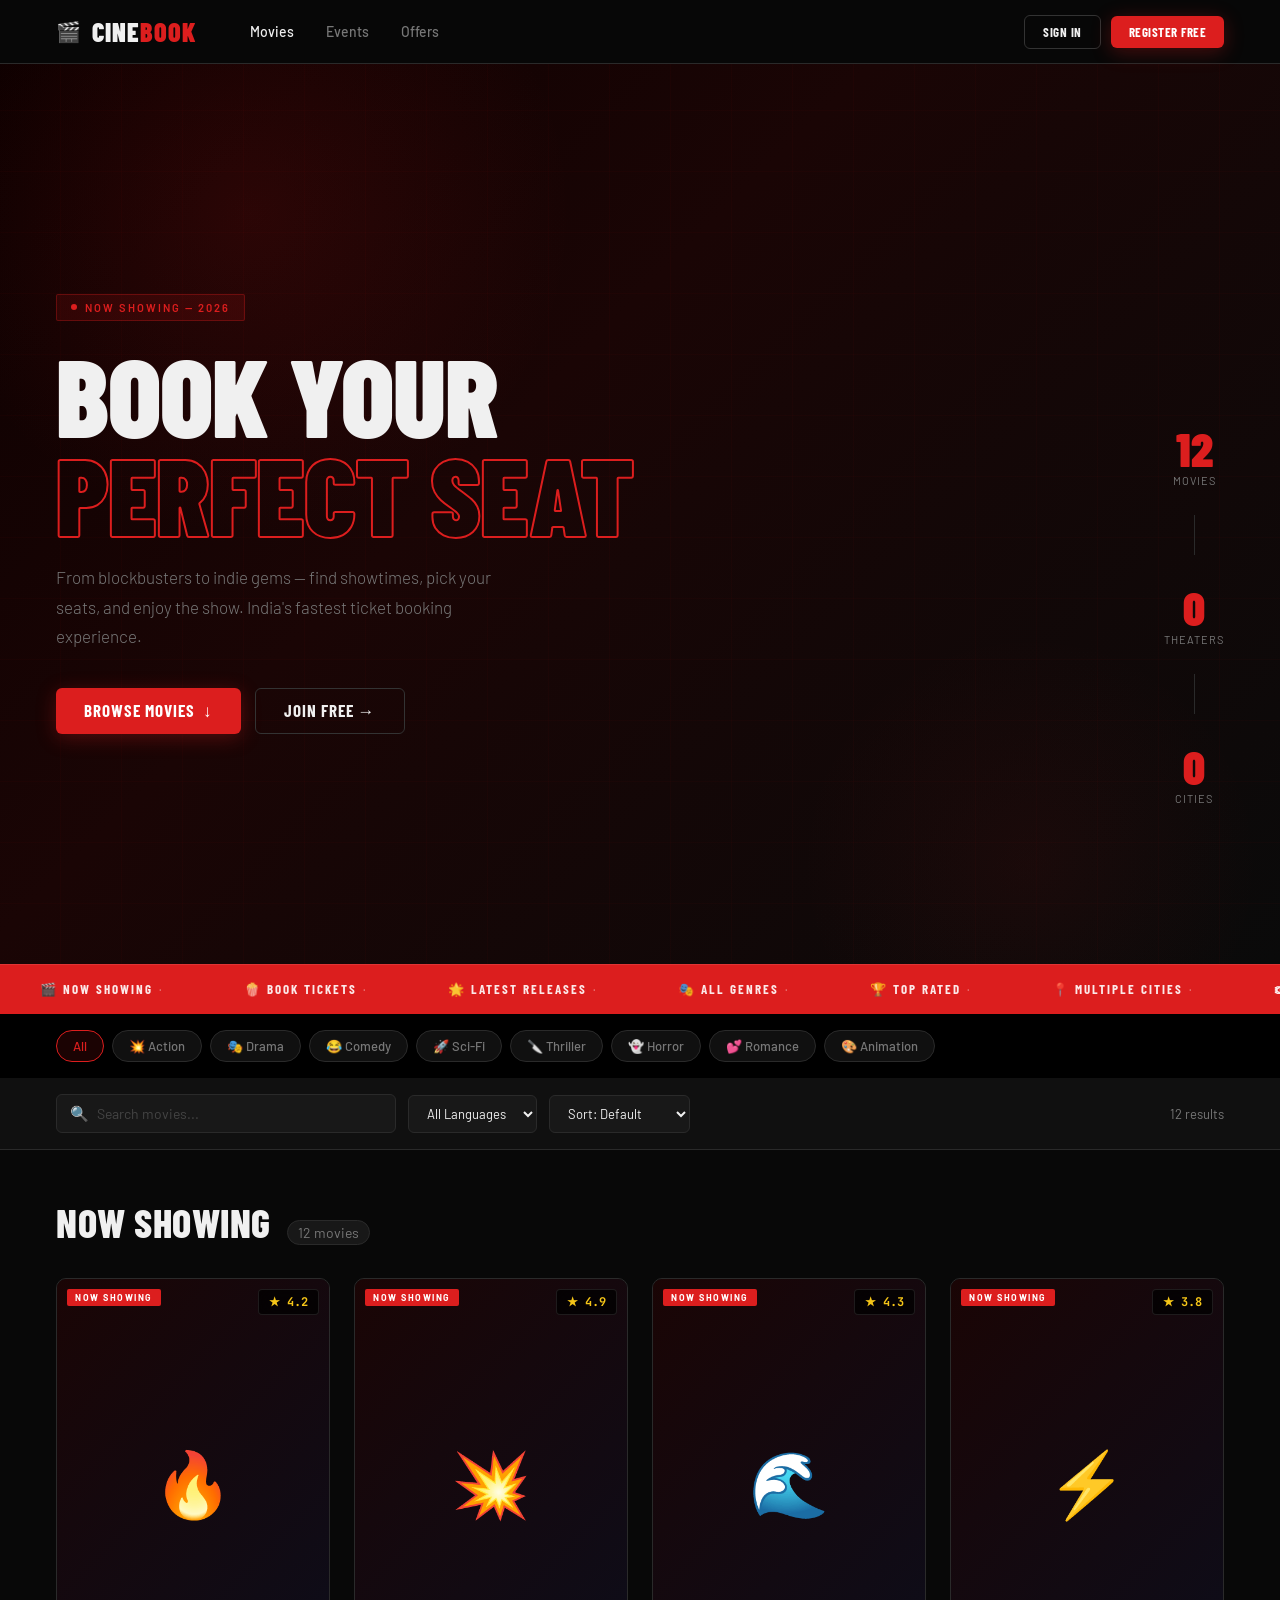
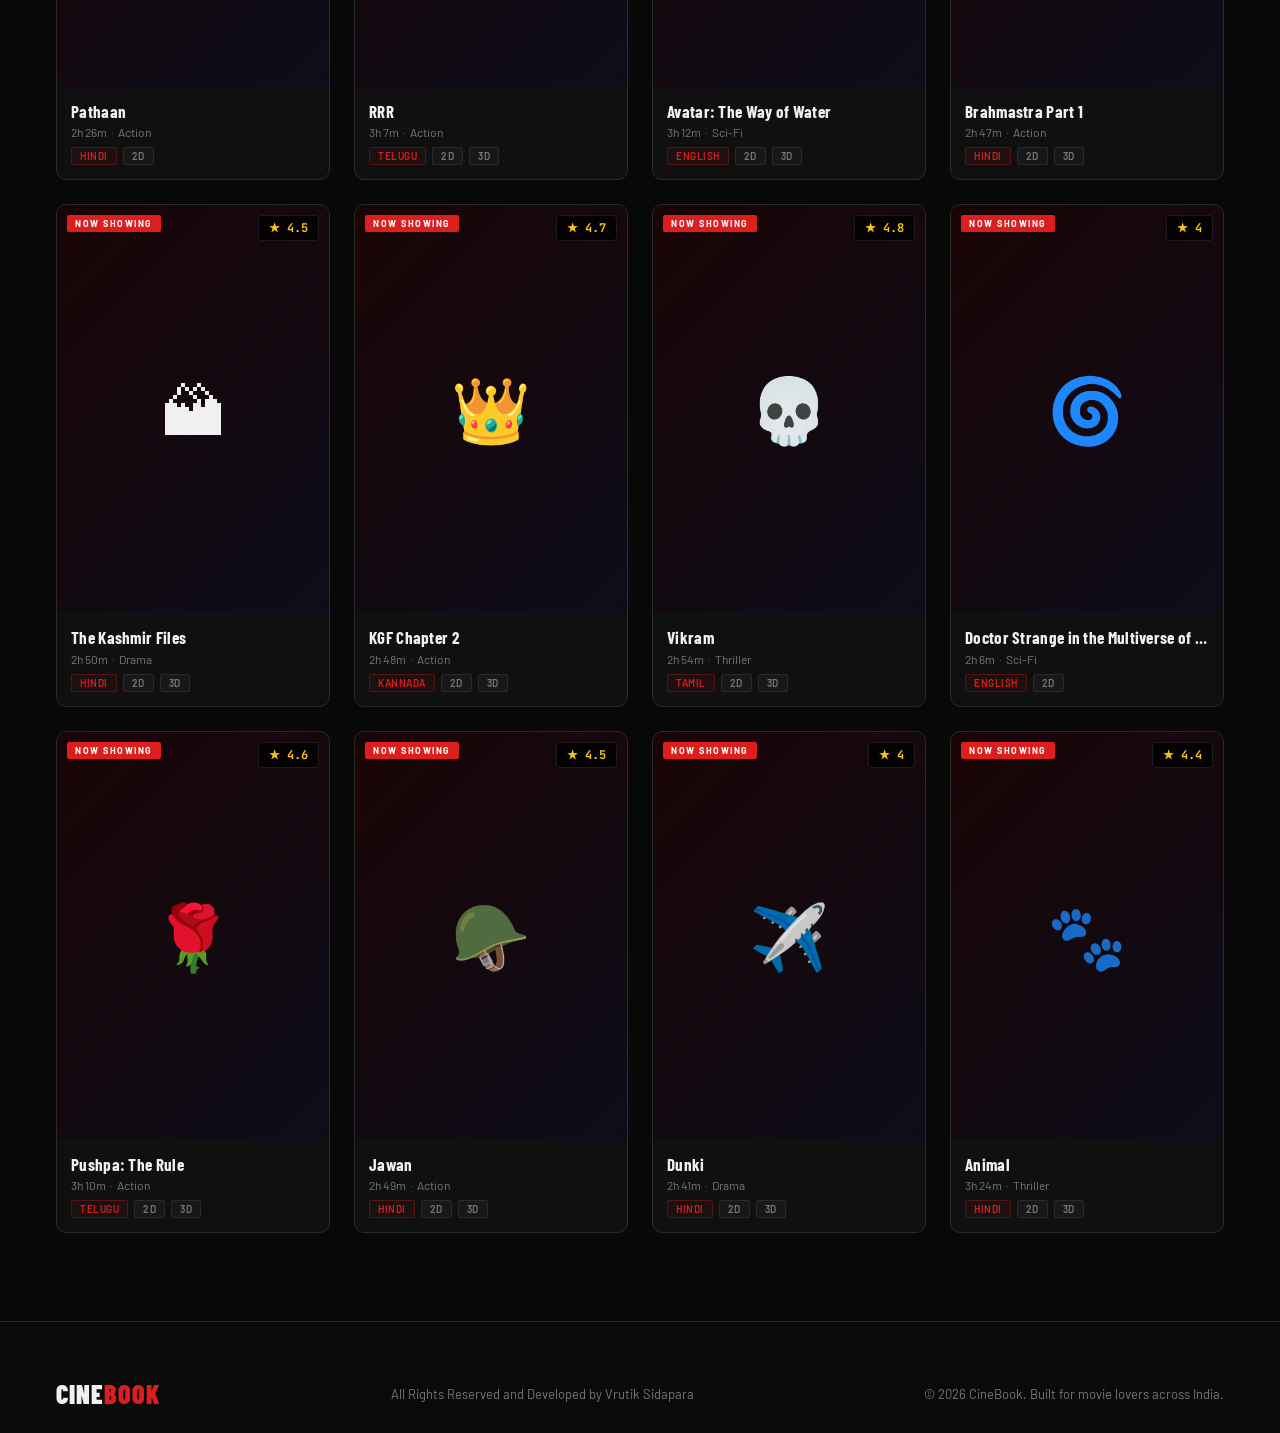
==== index.html @ 841a3476 "fix: mobile navbar responsive" ====
<!doctype html>
<html lang="en">
  <head>
    <meta charset="UTF-8" />
    <meta name="viewport" content="width=device-width, initial-scale=1.0" />
    <title>CineBook — Book Movie Tickets Online</title>
    <link rel="preconnect" href="https://fonts.googleapis.com" />
    <link
      href="https://fonts.googleapis.com/css2?family=Barlow+Condensed:ital,wght@0,400;0,600;0,700;0,800;0,900;1,700&family=Barlow:wght@300;400;500;600&family=JetBrains+Mono:wght@400;500&display=swap"
      rel="stylesheet"
    />
    <link rel="stylesheet" href="style.css" />
    <style>
      /* ── HERO ── */
      .hero {
        position: relative;
        min-height: 100vh;
        width: 100%;
        max-width: 100%;
        display: flex;
        align-items: center;
        justify-content: flex-start;
        overflow: hidden;
        background: linear-gradient(
          135deg,
          #0d0000 0%,
          #1a0505 40%,
          #0a0a0a 100%
        );
        padding: 80px 56px;
      }
      .hero-bg-reel {
        position: absolute;
        inset: 0;
        background-image:
          repeating-linear-gradient(
            0deg,
            transparent,
            transparent 60px,
            rgba(200, 0, 0, 0.03) 60px,
            rgba(200, 0, 0, 0.03) 61px
          ),
          repeating-linear-gradient(
            90deg,
            transparent,
            transparent 60px,
            rgba(200, 0, 0, 0.03) 60px,
            rgba(200, 0, 0, 0.03) 61px
          );
        pointer-events: none;
      }
      .hero-glow {
        position: absolute;
        top: -200px;
        left: -100px;
        width: 700px;
        height: 700px;
        border-radius: 50%;
        background: radial-gradient(
          circle,
          rgba(220, 30, 30, 0.12) 0%,
          transparent 65%
        );
        pointer-events: none;
      }
      .hero-glow-2 {
        position: absolute;
        bottom: -150px;
        right: 0;
        width: 500px;
        height: 500px;
        border-radius: 50%;
        background: radial-gradient(
          circle,
          rgba(220, 30, 30, 0.06) 0%,
          transparent 65%
        );
        pointer-events: none;
      }
      .hero-content {
        width: 100%;
        position: relative;
        z-index: 2;
        max-width: 100%;
        min-width: 0;
      }
      .hero-tag {
        display: inline-flex;
        align-items: center;
        gap: 8px;
        background: rgba(220, 30, 30, 0.12);
        border: 1px solid rgba(220, 30, 30, 0.3);
        color: var(--red);
        font-size: 11px;
        font-weight: 600;
        letter-spacing: 2px;
        text-transform: uppercase;
        padding: 6px 14px;
        border-radius: 2px;
        margin-bottom: 24px;
        animation: fadeUp 0.5s ease both;
      }
      .hero-tag-dot {
        width: 6px;
        height: 6px;
        background: var(--red);
        border-radius: 50%;
        animation: blink 1.5s ease infinite;
      }
      @keyframes blink {
        0%,
        100% {
          opacity: 1;
        }
        50% {
          opacity: 0.3;
        }
      }
      .hero h1 {
        font-family: "Barlow Condensed", sans-serif;
        font-size: clamp(56px, 9vw, 110px);
        font-weight: 900;
        line-height: 0.9;
        letter-spacing: -1px;
        margin-bottom: 20px;
        animation: fadeUp 0.5s 0.1s ease both;
      }
      .hero h1 .line2 {
        color: var(--red);
        display: block;
        -webkit-text-stroke: 2px var(--red);
      }
      .hero h1 .line2 span {
        -webkit-text-fill-color: transparent;
      }
      .hero-desc {
        font-size: 17px;
        color: var(--muted);
        line-height: 1.75;
        max-width: 480px;
        margin-bottom: 36px;
        font-weight: 300;
        animation: fadeUp 0.5s 0.2s ease both;
      }
      .hero-cta {
        display: flex;
        gap: 14px;
        flex-wrap: wrap;
        animation: fadeUp 0.5s 0.3s ease both;
      }
      .hero-stats {
        position: absolute;
        right: 56px;
        top: 40%;
        transform: translateY(-50%);
        display: flex;
        flex-direction: column;
        gap: 28px;
        z-index: 2;
        animation: fadeUp 0.5s 0.4s ease both;
      }
      .hero-stat {
        text-align: center;
      }
      .hero-stat-num {
        font-family: "Barlow Condensed", sans-serif;
        font-size: 48px;
        font-weight: 900;
        color: var(--red);
        line-height: 1;
      }
      .hero-stat-label {
        font-size: 11px;
        color: var(--muted);
        letter-spacing: 1px;
        text-transform: uppercase;
        margin-top: 2px;
      }
      .hero-divider {
        width: 1px;
        height: 40px;
        background: var(--border);
        margin: 0 auto;
      }

      /* ── MARQUEE ── */
      .marquee-bar {
        background: var(--red);
        padding: 0;
        overflow: hidden;
        border-top: 1px solid rgba(255, 255, 255, 0.1);
        display: flex;
        align-items: center;
        height: 50px;
        flex-shrink: 0;
      }
      .marquee-track {
        display: flex;
        align-items: center;
        gap: 0;
        animation: marquee 40s linear infinite;
        white-space: nowrap;
        flex-shrink: 0;
      }
      .marquee-item {
        font-family: "Barlow Condensed", sans-serif;
        font-size: 13px;
        font-weight: 700;
        letter-spacing: 2px;
        text-transform: uppercase;
        color: rgba(255, 255, 255, 0.9);
        padding: 0 40px;
        display: flex;
        align-items: center;
        justify-content: center;
        gap: 6px;
        flex-shrink: 0;
        line-height: 1;
        height: 50px;
      }
      .marquee-sep {
        color: rgba(255, 255, 255, 0.4);
        font-weight: 400;
      }
      @keyframes marquee {
        from {
          transform: translateX(0);
        }
        to {
          transform: translateX(-50%);
        }
      }

      /* ── FILTER BAR ── */
      .filter-strip {
        background: var(--surface);
        border-bottom: 1px solid var(--border);
        padding: 16px 56px;
        display: flex;
        width: 100%;
        align-items: center;
        gap: 12px;
        position: sticky;
        top: 64px;
        z-index: 90;
        flex-wrap: wrap;
        justify-content: flex-start;
      }
      .search-wrap {
        flex: 1;
        min-width: 200px;
        max-width: 340px;
        position: relative;
        display: flex;
        align-items: center;
      }
      .search-icon {
        position: absolute;
        left: 14px;
        color: var(--muted);
        font-size: 15px;
        pointer-events: none;
      }
      .search-input {
        width: 100%;
        padding: 10px 14px 10px 40px;
        background: var(--surface2);
        border: 1px solid var(--border);
        border-radius: 6px;
        color: var(--text);
        font-size: 14px;
        font-family: "Barlow", sans-serif;
        outline: none;
        transition: border-color 0.2s;
      }
      .search-input:focus {
        border-color: var(--red);
      }
      .search-input::placeholder {
        color: var(--muted2);
      }
      .filter-pill {
        padding: 9px 18px;
        border-radius: 6px;
        font-size: 13px;
        font-weight: 500;
        font-family: "Barlow", sans-serif;
        cursor: pointer;
        border: 1px solid var(--border);
        background: var(--surface2);
        color: var(--muted);
        transition: all 0.15s;
      }
      .filter-pill:hover {
        color: var(--text);
        border-color: var(--muted2);
      }
      .filter-pill.active {
        background: var(--red);
        color: #fff;
        border-color: var(--red);
      }
      .filter-select {
        padding: 9px 14px;
        border-radius: 6px;
        font-size: 13px;
        background: var(--surface2);
        border: 1px solid var(--border);
        color: var(--text);
        font-family: "Barlow", sans-serif;
        cursor: pointer;
        outline: none;
      }
      .filter-results {
        margin-left: auto;
        font-size: 13px;
        color: var(--muted);
        white-space: nowrap;
      }

      /* ── MOVIES SECTION ── */
      .movies-section {
        padding: 48px 56px;
      }
      .section-header {
        display: flex;
        align-items: baseline;
        gap: 16px;
        margin-bottom: 32px;
      }
      .section-title {
        font-family: "Barlow Condensed", sans-serif;
        font-size: 40px;
        font-weight: 800;
        letter-spacing: 0.5px;
      }
      .section-count {
        font-size: 14px;
        color: var(--muted);
        background: var(--surface2);
        border: 1px solid var(--border);
        padding: 3px 10px;
        border-radius: 20px;
      }

      /* ── MOVIE CARDS ── */
      .movies-grid {
        display: grid;
        grid-template-columns: repeat(auto-fill, minmax(220px, 1fr));
        gap: 24px;
      }
      .movie-card {
        background: var(--surface);
        border: 1px solid var(--border);
        border-radius: 10px;
        overflow: hidden;
        cursor: pointer;
        transition:
          transform 0.22s ease,
          border-color 0.22s ease,
          box-shadow 0.22s ease;
        position: relative;
      }
      .movie-card:hover {
        transform: translateY(-6px);
        border-color: rgba(220, 30, 30, 0.5);
        box-shadow:
          0 20px 48px rgba(220, 30, 30, 0.12),
          0 8px 16px rgba(0, 0, 0, 0.4);
      }
      .movie-poster {
        position: relative;
        aspect-ratio: 2/3;
        overflow: hidden;
        background: var(--surface2);
      }
      .movie-poster-img {
        width: 100%;
        height: 100%;
        object-fit: cover;
        transition: transform 0.4s ease;
      }
      .movie-card:hover .movie-poster-img {
        transform: scale(1.05);
      }
      .movie-poster-fallback {
        width: 100%;
        height: 100%;
        display: flex;
        align-items: center;
        justify-content: center;
        font-size: 64px;
        background: linear-gradient(135deg, #1a0505, #0d0d1a);
      }
      .movie-badge {
        position: absolute;
        top: 10px;
        left: 10px;
        background: var(--red);
        color: #fff;
        font-size: 9px;
        font-weight: 700;
        letter-spacing: 1.5px;
        text-transform: uppercase;
        padding: 3px 8px;
        border-radius: 2px;
      }
      .movie-rating-chip {
        position: absolute;
        top: 10px;
        right: 10px;
        background: rgba(0, 0, 0, 0.75);
        backdrop-filter: blur(10px);
        border: 1px solid rgba(255, 255, 255, 0.1);
        color: #f5c518;
        font-size: 12px;
        font-weight: 700;
        padding: 4px 10px;
        border-radius: 4px;
        display: flex;
        align-items: center;
        gap: 4px;
        font-family: "JetBrains Mono", monospace;
      }
      .movie-hover-overlay {
        position: absolute;
        inset: 0;
        background: linear-gradient(
          to top,
          rgba(0, 0, 0, 0.95) 0%,
          transparent 50%
        );
        opacity: 0;
        transition: opacity 0.3s ease;
        display: flex;
        flex-direction: column;
        justify-content: flex-end;
        padding: 16px;
      }
      .movie-card:hover .movie-hover-overlay {
        opacity: 1;
      }
      .hover-book-btn {
        background: var(--red);
        color: #fff;
        padding: 10px;
        border-radius: 6px;
        border: none;
        font-family: "Barlow Condensed", sans-serif;
        font-size: 16px;
        font-weight: 700;
        letter-spacing: 1px;
        cursor: pointer;
        width: 100%;
        text-transform: uppercase;
        transition: background 0.15s;
      }
      .hover-book-btn:hover {
        background: var(--red-dark);
      }
      .movie-info {
        padding: 14px;
      }
      .movie-title {
        font-family: "Barlow Condensed", sans-serif;
        font-size: 17px;
        font-weight: 700;
        letter-spacing: 0.3px;
        margin-bottom: 4px;
        line-height: 1.2;
        white-space: nowrap;
        overflow: hidden;
        text-overflow: ellipsis;
      }
      .movie-meta {
        font-size: 12px;
        color: var(--muted);
        margin-bottom: 8px;
      }
      .movie-tags-row {
        display: flex;
        gap: 6px;
        flex-wrap: wrap;
      }
      .movie-tag {
        font-size: 10px;
        font-weight: 600;
        letter-spacing: 0.5px;
        padding: 2px 8px;
        border-radius: 2px;
        text-transform: uppercase;
        background: var(--surface2);
        border: 1px solid var(--border);
        color: var(--muted);
      }
      .movie-tag.lang {
        border-color: rgba(220, 30, 30, 0.3);
        color: var(--red);
        background: rgba(220, 30, 30, 0.06);
      }

      /* ── SKELETON ── */
      .movies-skeleton {
        display: grid;
        grid-template-columns: repeat(auto-fill, minmax(220px, 1fr));
        gap: 24px;
      }
      .skel-card {
        background: var(--surface);
        border: 1px solid var(--border);
        border-radius: 10px;
        overflow: hidden;
      }
      .skel-poster {
        aspect-ratio: 2/3;
        background: var(--surface2);
        position: relative;
        overflow: hidden;
      }
      .skel-poster::after,
      .skel-line::after,
      .skel-line2::after {
        content: "";
        position: absolute;
        inset: 0;
        background: linear-gradient(
          90deg,
          transparent,
          rgba(255, 255, 255, 0.04),
          transparent
        );
        animation: shimmer 1.4s ease infinite;
      }
      .skel-line {
        height: 14px;
        background: var(--surface2);
        border-radius: 3px;
        margin: 14px 14px 8px;
        position: relative;
        overflow: hidden;
      }
      .skel-line2 {
        height: 12px;
        width: 60%;
        background: var(--surface2);
        border-radius: 3px;
        margin: 0 14px 14px;
        position: relative;
        overflow: hidden;
      }
      @keyframes shimmer {
        0% {
          transform: translateX(-100%);
        }
        100% {
          transform: translateX(100%);
        }
      }

      /* ── EMPTY ── */
      .empty-wrap {
        grid-column: 1/-1;
        text-align: center;
        padding: 80px 20px;
      }
      .empty-icon {
        font-size: 64px;
        margin-bottom: 20px;
        opacity: 0.5;
      }
      .empty-title {
        font-family: "Barlow Condensed", sans-serif;
        font-size: 28px;
        font-weight: 700;
        color: var(--text);
        margin-bottom: 8px;
      }
      .empty-sub {
        color: var(--muted);
        font-size: 15px;
      }

      /* ── GENRE CHIPS ── */
      .genre-row {
        display: flex;
        gap: 8px;
        flex-wrap: nowrap;
        padding: 16px 56px 16px;
        margin-top: 0;
        position: relative;
        z-index: 2;
        background: #000;
        overflow-x: auto;
        scrollbar-width: none;
      }
      .genre-row::-webkit-scrollbar {
        display: none;
      }
      .genre-chip {
        padding: 7px 16px;
        border-radius: 20px;
        font-size: 13px;
        font-weight: 500;
        font-family: "Barlow", sans-serif;
        cursor: pointer;
        border: 1px solid var(--border);
        background: var(--surface);
        color: var(--muted);
        transition: all 0.15s;
      }
      .genre-chip:hover {
        color: var(--text);
        border-color: var(--muted2);
      }
      .genre-chip.active {
        background: rgba(220, 30, 30, 0.12);
        border-color: var(--red);
        color: var(--red);
      }

      /* ── FOOTER ── */
      .footer {
        background: #0a0a0a;
        border-top: 1px solid var(--border);
        padding: 56px 56px 24px;
        margin-top: 40px;
      }
      /* .footer-main {
        display: flex;
        gap: 48px;
        justify-content: space-between;
        flex-wrap: wrap;
        margin-bottom: 40px;
      }
      .footer-brand {
        max-width: 220px;
      } */
      .footer-logo {
        font-family: "Barlow Condensed", sans-serif;
        font-size: 26px;
        font-weight: 900;
        color: var(--text);
        letter-spacing: 1px;
      }
      .footer-logo em {
        color: var(--red);
        font-style: normal;
      }
      /* Desktop 1024px */
      @media (max-width: 1024px) {
        .hero-stats {
          right: 20px;
        }
        .hero-content {
          max-width: calc(100% - 120px);
        }
      }

      /* Mobile 768px */
      @media (max-width: 768px) {
        .hero-stats {
          display: none !important;
        }
        .hero {
          padding: 80px 20px 60px !important;
        }
      }

      /* Small Mobile 480px */
      @media (max-width: 480px) {
        .hero {
          padding: 80px 16px 50px !important;
        }
      }
      @media (max-width: 768px) {
        /* City select compact */
        #idxCityWrap {
          max-width: 80px !important;
        }
        #idxCitySelect {
          width: 70px !important;
          font-size: 10px !important;
          padding: 5px 4px !important;
        }

        /* Sign In / Register compact */
        #navRight .btn {
          padding: 6px 10px !important;
          font-size: 11px !important;
          letter-spacing: 0 !important;
        }

        /* nav-right */
        .nav-right {
          flex-shrink: 0;
          gap: 4px !important;
          overflow: visible !important;
        }
      }

      @media (max-width: 480px) {
        #idxCityWrap {
          display: none !important; /* city hide - hamburger menu ma already che */
        }
        #navRight .btn {
          padding: 5px 8px !important;
          font-size: 10px !important;
          width: 70px !important;
        }
      }
      /* .footer-tagline {
        font-size: 13px;
        color: var(--muted);
        margin-top: 10px;
        line-height: 1.6;
      }
      .footer-dev {
        font-size: 12px;
        color: var(--muted);
        margin-top: 8px;
        margin-bottom: 4px;
      }
      .footer-dev strong {
        color: var(--red);
      }
      .footer-socials {
        display: flex;
        gap: 8px;
        margin-top: 16px;
        flex-wrap: wrap;
      }
      .footer-social-btn {
        width: 36px;
        height: 36px;
        display: inline-flex;
        align-items: center;
        justify-content: center;
        border-radius: 8px;
        border: 1px solid var(--border);
        color: var(--muted);
        text-decoration: none;
        transition: all 0.2s;
        background: var(--surface2);
      }
      .footer-social-btn:hover {
        color: var(--red);
        border-color: rgba(220, 30, 30, 0.4);
        background: rgba(220, 30, 30, 0.06);
        transform: translateY(-2px);
      }
      .footer-section {
        min-width: 120px;
      }
      .footer-heading {
        font-family: "Barlow Condensed", sans-serif;
        font-size: 13px;
        font-weight: 700;
        letter-spacing: 2px;
        text-transform: uppercase;
        color: var(--text);
        margin-bottom: 16px;
      }
      .footer-list {
        list-style: none;
        padding: 0;
        margin: 0;
        display: flex;
        flex-direction: column;
        gap: 10px;
      }
      .footer-list a {
        font-size: 13px;
        color: var(--muted);
        text-decoration: none;
        transition: color 0.15s;
      }
      .footer-list a:hover {
        color: var(--red);
      }
      .footer-bottom {
        border-top: 1px solid var(--border);
        padding-top: 20px;
        display: flex;
        justify-content: space-between;
        align-items: center;
        font-size: 12px;
        color: var(--muted);
        flex-wrap: wrap;
        gap: 10px;
      }
      .footer-back-top {
        color: var(--muted);
        text-decoration: none;
        font-size: 12px;
        font-weight: 600;
        letter-spacing: 0.5px;
        transition: color 0.15s;
      }
      .footer-back-top:hover {
        color: var(--red);
      } */
    </style>
  </head>
  <body>
    <div id="toast-root"></div>
    <div id="auth-modal-root"></div>

    <!-- NAVBAR -->
    <nav class="navbar" id="mainNav">
      <div class="nav-left">
        <div class="logo" onclick="window.location.href = 'index.html'">
          <span class="logo-icon">🎬</span>
          <span class="logo-text">CINE<em>BOOK</em></span>
        </div>
        <div class="nav-links">
          <a class="nav-link active" href="index.html">Movies</a>
          <a class="nav-link" href="#" onclick="showComing()">Events</a>
          <a class="nav-link" href="#" onclick="showComing()">Offers</a>
        </div>
      </div>
      <div class="nav-right" id="navRight">
        <!-- filled by JS -->
      </div>
      <!-- ✅ Hamburger button add કરો -->
      <button
        class="nav-hamburger"
        id="hamburgerBtn"
        onclick="toggleMobileMenu()"
      >
        <span></span><span></span><span></span>
      </button>
      <!-- ✅ Mobile dropdown menu -->
      <div class="nav-mobile-menu" id="mobileMenu">
        <a class="nav-mobile-link active" href="index.html">🎬 Movies</a>
        <a class="nav-mobile-link" href="#" onclick="showComing()">🎭 Events</a>
        <a class="nav-mobile-link" href="#" onclick="showComing()">🎁 Offers</a>
        <div class="nav-mobile-divider"></div>
        <div id="mobileAdminBtn"></div>
        <div id="mobileNavRight"></div>
      </div>
    </nav>

    <!-- HERO -->
    <section class="hero">
      <div class="hero-bg-reel"></div>
      <div class="hero-glow"></div>
      <div class="hero-glow-2"></div>
      <div class="hero-content">
        <div class="hero-tag">
          <span class="hero-tag-dot"></span>Now Showing — 2026
        </div>
        <h1>
          BOOK YOUR<br /><span class="line2"><span>PERFECT SEAT</span></span>
        </h1>
        <p class="hero-desc">
          From blockbusters to indie gems — find showtimes, pick your seats, and
          enjoy the show. India's fastest ticket booking experience.
        </p>
        <div class="hero-cta">
          <button
            class="btn btn-red"
            onclick="
              document
                .getElementById('movies-anchor')
                .scrollIntoView({ behavior: 'smooth' })
            "
          >
            Browse Movies &nbsp;↓
          </button>
          <button class="btn btn-ghost" onclick="openAuthModal('register')">
            Join Free →
          </button>
        </div>
      </div>
      <div class="hero-stats">
        <div class="hero-stat">
          <div class="hero-stat-num" id="statMovies">—</div>
          <div class="hero-stat-label">Movies</div>
        </div>
        <div class="hero-divider"></div>
        <div class="hero-stat">
          <div class="hero-stat-num" id="statTheaters">0</div>
          <div class="hero-stat-label">Theaters</div>
        </div>
        <div class="hero-divider"></div>
        <div class="hero-stat">
          <div class="hero-stat-num" id="statCities">0</div>
          <div class="hero-stat-label">Cities</div>
        </div>
      </div>
    </section>

    <!-- MARQUEE -->
    <div class="marquee-bar" aria-hidden="true">
      <div class="marquee-track" id="marqueeTrack">
        <span class="marquee-item"
          >🎬 Now Showing <span class="marquee-sep">·</span></span
        >
        <span class="marquee-item"
          >🍿 Book Tickets <span class="marquee-sep">·</span></span
        >
        <span class="marquee-item"
          >🌟 Latest Releases <span class="marquee-sep">·</span></span
        >
        <span class="marquee-item"
          >🎭 All Genres <span class="marquee-sep">·</span></span
        >
        <span class="marquee-item"
          >🏆 Top Rated <span class="marquee-sep">·</span></span
        >
        <span class="marquee-item"
          >📍 Multiple Cities <span class="marquee-sep">·</span></span
        >
        <span class="marquee-item"
          >🎟 Easy Booking <span class="marquee-sep">·</span></span
        >
        <span class="marquee-item"
          >🔥 Blockbusters <span class="marquee-sep">·</span></span
        >
        <span class="marquee-item"
          >🎬 Now Showing <span class="marquee-sep">·</span></span
        >
        <span class="marquee-item"
          >🍿 Book Tickets <span class="marquee-sep">·</span></span
        >
        <span class="marquee-item"
          >🌟 Latest Releases <span class="marquee-sep">·</span></span
        >
        <span class="marquee-item"
          >🎭 All Genres <span class="marquee-sep">·</span></span
        >
        <span class="marquee-item"
          >🏆 Top Rated <span class="marquee-sep">·</span></span
        >
        <span class="marquee-item"
          >📍 Multiple Cities <span class="marquee-sep">·</span></span
        >
        <span class="marquee-item"
          >🎟 Easy Booking <span class="marquee-sep">·</span></span
        >
        <span class="marquee-item"
          >🔥 Blockbusters <span class="marquee-sep">·</span></span
        >
      </div>
    </div>

    <!-- GENRE CHIPS -->
    <div class="genre-row" id="genreChips">
      <div class="genre-chip active" onclick="filterGenre('', this)">All</div>
      <div class="genre-chip" onclick="filterGenre('Action', this)">
        💥 Action
      </div>
      <div class="genre-chip" onclick="filterGenre('Drama', this)">
        🎭 Drama
      </div>
      <div class="genre-chip" onclick="filterGenre('Comedy', this)">
        😂 Comedy
      </div>
      <div class="genre-chip" onclick="filterGenre('Sci-Fi', this)">
        🚀 Sci-Fi
      </div>
      <div class="genre-chip" onclick="filterGenre('Thriller', this)">
        🔪 Thriller
      </div>
      <div class="genre-chip" onclick="filterGenre('Horror', this)">
        👻 Horror
      </div>
      <div class="genre-chip" onclick="filterGenre('Romance', this)">
        💕 Romance
      </div>
      <div class="genre-chip" onclick="filterGenre('Animation', this)">
        🎨 Animation
      </div>
    </div>

    <!-- FILTER BAR -->
    <div class="filter-strip">
      <div class="search-wrap">
        <span class="search-icon">🔍</span>
        <input
          type="text"
          class="search-input"
          placeholder="Search movies..."
          id="searchBox"
          oninput="applyFilters()"
        />
      </div>
      <select class="filter-select" id="langSelect" onchange="applyFilters()">
        <option value="">All Languages</option>
        <option>Hindi</option>
        <option>English</option>
        <option>Tamil</option>
        <option>Telugu</option>
        <option>Malayalam</option>
        <option>Kannada</option>
      </select>
      <select class="filter-select" id="sortSelect" onchange="applyFilters()">
        <option value="">Sort: Default</option>
        <option value="rating">Sort: Rating ↓</option>
        <option value="az">Sort: A → Z</option>
        <option value="duration">Sort: Duration ↓</option>
      </select>
      <div class="filter-results" id="filterResults">Loading movies...</div>
    </div>

    <!-- MOVIES GRID -->
    <div class="movies-section" id="movies-anchor">
      <div class="section-header">
        <div class="section-title">NOW SHOWING</div>
        <div class="section-count" id="movieCount">—</div>
      </div>
      <div id="moviesGrid" class="movies-skeleton">
        <div class="skel-card">
          <div class="skel-poster"></div>
          <div class="skel-line"></div>
          <div class="skel-line2"></div>
        </div>
        <div class="skel-card">
          <div class="skel-poster"></div>
          <div class="skel-line"></div>
          <div class="skel-line2"></div>
        </div>
        <div class="skel-card">
          <div class="skel-poster"></div>
          <div class="skel-line"></div>
          <div class="skel-line2"></div>
        </div>
        <div class="skel-card">
          <div class="skel-poster"></div>
          <div class="skel-line"></div>
          <div class="skel-line2"></div>
        </div>
        <div class="skel-card">
          <div class="skel-poster"></div>
          <div class="skel-line"></div>
          <div class="skel-line2"></div>
        </div>
        <div class="skel-card">
          <div class="skel-poster"></div>
          <div class="skel-line"></div>
          <div class="skel-line2"></div>
        </div>
        <div class="skel-card">
          <div class="skel-poster"></div>
          <div class="skel-line"></div>
          <div class="skel-line2"></div>
        </div>
        <div class="skel-card">
          <div class="skel-poster"></div>
          <div class="skel-line"></div>
          <div class="skel-line2"></div>
        </div>
      </div>
    </div>

    <!-- FOOTER -->
    <footer class="footer">
      <div class="footer-logo">CINE<em>BOOK</em></div>
      <div class="footer-copy">
        All Rights Reserved and Developed by Vrutik Sidapara
      </div>
      <div class="footer-copy">
        © 2026 CineBook. Built for movie lovers across India.
      </div>
    </footer>

    <script src="script.js"></script>
    <script>
      // ─────────────────────────────────────────
      // HOME PAGE LOGIC
      // ─────────────────────────────────────────
      const MOCK_MOVIES = [
        {
          _id: "m1",
          title: "Pathaan",
          genre: "Action",
          language: "Hindi",
          duration: 146,
          rating: 4.2,
          emoji: "🔥",
          description:
            "An exiled spy returns to India on a mission to stop the most lethal mercenary force ever assembled.",
        },
        {
          _id: "m2",
          title: "RRR",
          genre: "Action",
          language: "Telugu",
          duration: 187,
          rating: 4.9,
          emoji: "💥",
          description:
            "A fictional take on the lives of two legendary revolutionaries before they began fighting for their country.",
        },
        {
          _id: "m3",
          title: "Avatar: The Way of Water",
          genre: "Sci-Fi",
          language: "English",
          duration: 192,
          rating: 4.3,
          emoji: "🌊",
          description:
            "The Sully family journeys to the seas of Pandora to protect themselves from a relentless threat.",
        },
        {
          _id: "m4",
          title: "Brahmastra Part 1",
          genre: "Action",
          language: "Hindi",
          duration: 167,
          rating: 3.8,
          emoji: "⚡",
          description:
            "A unique love story set in the magical universe of ancient Indian weapons — the Astras.",
        },
        {
          _id: "m5",
          title: "The Kashmir Files",
          genre: "Drama",
          language: "Hindi",
          duration: 170,
          rating: 4.5,
          emoji: "🏔",
          description:
            "The untold truth of the exodus of Kashmiri Pandits, one of the greatest human rights tragedies.",
        },
        {
          _id: "m6",
          title: "KGF Chapter 2",
          genre: "Action",
          language: "Kannada",
          duration: 168,
          rating: 4.7,
          emoji: "👑",
          description:
            "Rocky's empire expands but bloodier conflicts and dangerous enemies threaten his new kingdom.",
        },
        {
          _id: "m7",
          title: "Vikram",
          genre: "Thriller",
          language: "Tamil",
          duration: 174,
          rating: 4.8,
          emoji: "💀",
          description:
            "A black ops operative is set on a deadly mission. Retribution will be sought by those who wronged him.",
        },
        {
          _id: "m8",
          title: "Doctor Strange in the Multiverse of Madness",
          genre: "Sci-Fi",
          language: "English",
          duration: 126,
          rating: 4.0,
          emoji: "🌀",
          description:
            "Doctor Strange ventures into the Multiverse and faces the consequences of his powers.",
        },
        {
          _id: "m9",
          title: "Pushpa: The Rule",
          genre: "Action",
          language: "Telugu",
          duration: 190,
          rating: 4.6,
          emoji: "🌹",
          description:
            "The iconic red sandalwood smuggler takes on rivals and threats that go all the way to the top.",
        },
        {
          _id: "m10",
          title: "Jawan",
          genre: "Action",
          language: "Hindi",
          duration: 169,
          rating: 4.5,
          emoji: "🪖",
          description:
            "A man driven by a personal vendetta carries out a series of carefully planned heists.",
        },
        {
          _id: "m11",
          title: "Dunki",
          genre: "Drama",
          language: "Hindi",
          duration: 161,
          rating: 4.0,
          emoji: "✈️",
          description:
            "A heartwarming story about ordinary people with extraordinary dreams of reaching another land.",
        },
        {
          _id: "m12",
          title: "Animal",
          genre: "Thriller",
          language: "Hindi",
          duration: 204,
          rating: 4.4,
          emoji: "🐾",
          description:
            "A son's love for his father manifests as a ruthless, obsessive mission of revenge and power.",
        },
      ];

      let allMovies = [];
      let activeGenre = "";

      async function loadMovies() {
        const r = await api("GET", "/movies");

        const movies = r.data?.movies || r.data?.data || r.data || [];

        allMovies =
          Array.isArray(movies) && movies.length ? movies : MOCK_MOVIES;

        // THEATER COUNT
        const theaterRes = await api("GET", "/theater");
        const theaters =
          theaterRes.data?.theaters || theaterRes.data?.data || [];
        document.getElementById("statTheaters").textContent = theaters.length;

        // CITY COUNT + dropdown
        const cityRes = await api("GET", "/city");
        const cities = cityRes.data?.city || cityRes.data?.data || [];
        document.getElementById("statCities").textContent = cities.length;

        // ── City dropdown in navbar ──
        const cityNames = cities
          .map((c) => c.Name || c.name)
          .filter(Boolean)
          .sort();
        const navRight = document.getElementById("navRight");
        if (cityNames.length && !document.getElementById("idxCityWrap")) {
          const div = document.createElement("div");
          div.id = "idxCityWrap";
          div.style.cssText = "display:flex;align-items:center;gap:4px;";
          div.innerHTML = `
            <span style="font-size:13px;color:var(--muted)">📍</span>
            <select
              id="idxCitySelect"
              style="background:#111;color:white;border:1px solid #333;height:40px;padding:0 8px;border-radius:10px;font-size:12px;cursor:pointer;outline:none;"            >
              <option value="">All Cities</option>
              ${cityNames.map((c) => `<option value="${c}">${c}</option>`).join("")}
            </select>`;
          navRight.prepend(div);
        }

        // MOVIE COUNT
        document.getElementById("statMovies").textContent = allMovies.length;
        document.getElementById("movieCount").textContent =
          `${allMovies.length} movies`;

        applyFilters();
      }

      function filterGenre(genre, el) {
        activeGenre = genre;
        document
          .querySelectorAll(".genre-chip")
          .forEach((c) => c.classList.remove("active"));
        el.classList.add("active");
        applyFilters();
      }

      function applyFilters() {
        const search = document
          .getElementById("searchBox")
          .value.toLowerCase()
          .trim();
        const lang = document.getElementById("langSelect").value;
        const sort = document.getElementById("sortSelect").value;

        let filtered = allMovies.filter(
          (m) =>
            (!search ||
              m.title.toLowerCase().includes(search) ||
              (m.genre || "").toLowerCase().includes(search)) &&
            (!activeGenre || m.genre === activeGenre) &&
            (!lang || m.language === lang),
        );

        if (sort === "rating")
          filtered.sort((a, b) => (b.rating || 0) - (a.rating || 0));
        else if (sort === "az")
          filtered.sort((a, b) => a.title.localeCompare(b.title));
        else if (sort === "duration")
          filtered.sort((a, b) => (b.duration || 0) - (a.duration || 0));

        document.getElementById("filterResults").textContent =
          `${filtered.length} result${filtered.length !== 1 ? "s" : ""}`;
        renderMovies(filtered);
      }

      function renderMovies(movies) {
        const grid = document.getElementById("moviesGrid");
        grid.className = "movies-grid";

        if (!movies.length) {
          grid.innerHTML = `<div class="empty-wrap">
  <div class="empty-icon">🎬</div>
  <div class="empty-title">No movies found</div>
  <div class="empty-sub">Try adjusting your filters or search terms</div>
</div>`;
          return;
        }

        grid.innerHTML = movies
          .map((m) => {
            // ✅ handle both DB fields (Name, Duration) and mock fields (title, duration)
            const title = m.title || m.Name || "Unknown";
            const duration = m.duration || m.Duration || 120;
            const genre = m.genre || "Drama";
            const language = m.language || "Hindi";
            const id = m.id || m._id;

            const rating = m.rating || (3.5 + Math.random()).toFixed(1);

            // ✅ Hide fallback when image exists
            const hasPoster = !!m.image;

            const imgSrc = m.image?.startsWith("http")
              ? m.image
              : `https://cinebook-app.onrender.com/uploads/${m.image}`;

            const imgHtml = hasPoster
              ? `<img class="movie-poster-img"
      src="${imgSrc}"
      alt="${title}"
      onerror="this.parentElement.querySelector('.movie-poster-fallback').style.display='flex';this.style.display='none'">`
              : "";

            return `<div class="movie-card" onclick="goToDetail('${id}')">
  <div class="movie-poster">
    <div class="movie-poster-fallback" style="${hasPoster ? "display:none" : "display:flex"}">${m.emoji || "🎬"}</div>
    ${imgHtml}
    <div class="movie-badge">Now Showing</div>
    <div class="movie-rating-chip">★ ${rating}</div>
    <div class="movie-hover-overlay">
      <button class="hover-book-btn" onclick="event.stopPropagation();goToDetail('${id}')">BOOK TICKETS →</button>
    </div>
  </div>
  <div class="movie-info">
    <div class="movie-title">${title}</div>
    <div class="movie-meta">${Math.floor(duration / 60)}h ${duration % 60}m
  &nbsp;·&nbsp;
  ${genre}</div>
    <div class="movie-tags-row">
      <span class="movie-tag lang">${language}</span>
      <span class="movie-tag">2D</span>
      ${duration > 150 ? '<span class="movie-tag">3D</span>' : ""}
    </div>
  </div>
</div>`;
          })
          .join("");
      }

      function goToDetail(id) {
        sessionStorage.setItem("cb_movie", id);

        // ✅ Normalize field names before saving so detail page can read them
        const normalized = allMovies.map((m) => ({
          ...m,
          title: m.title || m.Name,
          description: m.description || m.Description,
          duration: m.duration || m.Duration,
        }));

        sessionStorage.setItem("cb_movies", JSON.stringify(normalized));
        window.location.href = `detail.html?id=${id}`;
      }

      function showComing() {
        showToast("Coming soon! 🚀", "info");
      }

      function toggleMobileMenu() {
        const menu = document.getElementById("mobileMenu");
        const btn = document.getElementById("hamburgerBtn");

        menu.classList.toggle("open");
        btn.classList.toggle("open");
      }

      document.addEventListener("click", (e) => {
        const menu = document.getElementById("mobileMenu");
        const btn = document.getElementById("hamburgerBtn");

        if (!menu.contains(e.target) && !btn.contains(e.target)) {
          menu.classList.remove("open");
          btn.classList.remove("open");
        }
      });

      // Init
      initShared();
      renderNav();
      loadMovies();
    </script>
  </body>
</html>
---- style.css ----
/* ═══════════════════════════════════════
   CINEBOOK — SHARED STYLES
   Base URL: http://localhost:5000
═══════════════════════════════════════ */
@import url("https://fonts.googleapis.com/css2?family=Barlow+Condensed:ital,wght@0,400;0,600;0,700;0,800;0,900;1,700&family=Barlow:wght@300;400;500;600&family=JetBrains+Mono:wght@400;500&display=swap");

:root {
  --bg: #080808;
  --surface: #101010;
  --surface2: #181818;
  --surface3: #222222;
  --border: #2a2a2a;
  --border2: #333333;
  --red: #dc1e1e;
  --red-dark: #aa1212;
  --red-glow: rgba(220, 30, 30, 0.18);
  --red-soft: rgba(220, 30, 30, 0.08);
  --text: #f0f0f0;
  --muted: #777777;
  --muted2: #444444;
  --gold: #f5c518;
  --green: #1db954;
  --green-soft: rgba(29, 185, 84, 0.1);
  --blue: #4a90e2;
}

*,
*::before,
*::after {
  margin: 0;
  padding: 0;
  box-sizing: border-box;
}
html {
  scroll-behavior: smooth;
  font-size: 16px;
}

body {
  background: var(--bg);
  color: var(--text);
  font-family: "Barlow", sans-serif;
  font-weight: 400;
  min-height: 100vh;
  overflow-x: hidden;
}

/* Scrollbar */
::-webkit-scrollbar {
  width: 6px;
}
::-webkit-scrollbar-track {
  background: var(--bg);
}
::-webkit-scrollbar-thumb {
  background: var(--border2);
  border-radius: 3px;
}
::-webkit-scrollbar-thumb:hover {
  background: var(--muted2);
}

/* ── NAVBAR ── */
.navbar {
  position: sticky;
  top: 0;
  z-index: 500;
  height: 64px;
  background: rgba(8, 8, 8, 0.94);
  backdrop-filter: blur(20px) saturate(1.5);
  border-bottom: 1px solid var(--border);
  display: flex;
  align-items: center;
  justify-content: space-between;
  padding: 0 56px;
}
.nav-left {
  display: flex;
  align-items: center;
  gap: 40px;
}
.logo {
  font-family: "Barlow Condensed", sans-serif;
  font-size: 26px;
  font-weight: 900;
  letter-spacing: 1px;
  cursor: pointer;
  display: flex;
  align-items: center;
  gap: 10px;
  text-decoration: none;
  color: var(--text);
}
.logo em {
  color: var(--red);
  font-style: normal;
}
.logo-icon {
  font-size: 20px;
}
.nav-links {
  display: flex;
  align-items: center;
  gap: 4px;
}
.nav-link {
  padding: 6px 14px;
  border-radius: 5px;
  font-size: 14px;
  font-weight: 500;
  color: var(--muted);
  cursor: pointer;
  text-decoration: none;
  transition:
    color 0.15s,
    background 0.15s;
}
.nav-link:hover {
  color: var(--text);
  background: var(--surface2);
}
.nav-link.active {
  color: var(--text);
}

.nav-right {
  display: flex;
  align-items: center;
  gap: 10px;
}
.nav-user-chip {
  display: flex;
  align-items: center;
  gap: 10px;
  background: var(--surface2);
  border: 1px solid var(--border);
  padding: 6px 14px 6px 8px;
  border-radius: 6px;
  cursor: pointer;
  transition: border-color 0.15s;
}
.nav-user-chip:hover {
  border-color: var(--border2);
}
.nav-avatar {
  width: 30px;
  height: 30px;
  border-radius: 50%;
  background: var(--red);
  display: flex;
  align-items: center;
  justify-content: center;
  font-family: "Barlow Condensed", sans-serif;
  font-size: 15px;
  font-weight: 800;
  color: #fff;
}
.nav-user-name {
  font-size: 13px;
  font-weight: 500;
  max-width: 52px;
  overflow: hidden;
  text-overflow: ellipsis;
  white-space: nowrap;
  display: block;
}
.nav-user-role {
  font-size: 10px;
  font-weight: 600;
  letter-spacing: 1px;
  text-transform: uppercase;
  color: var(--red);
  margin-top: 1px;
}
.nav-dash-btn {
  padding: 6px 14px;
  border-radius: 5px;
  font-size: 13px;
  font-weight: 600;
  background: rgba(220, 30, 30, 0.1);
  border: 1px solid rgba(220, 30, 30, 0.25);
  color: var(--red);
  cursor: pointer;
  text-decoration: none;
  transition: all 0.15s;
  font-family: "Barlow", sans-serif;
  letter-spacing: 0.3px;
}
.nav-dash-btn:hover {
  background: rgba(220, 30, 30, 0.18);
}

/* ── BUTTONS ── */
.btn {
  display: inline-flex;
  align-items: center;
  gap: 8px;
  padding: 11px 28px;
  border-radius: 6px;
  border: none;
  font-family: "Barlow Condensed", sans-serif;
  font-size: 17px;
  font-weight: 700;
  letter-spacing: 1px;
  text-transform: uppercase;
  cursor: pointer;
  transition: all 0.18s;
  text-decoration: none;
  transition:
    transform 0.2s ease,
    box-shadow 0.2s ease;
}
.btn:hover {
  transform: translateY(-2px);
  box-shadow: 0 10px 30px rgba(220, 30, 30, 0.25);
}
.btn:active {
  transform: translateY(0);
}

.btn-red {
  background: var(--red);
  color: #fff;
  box-shadow: 0 4px 20px rgba(220, 30, 30, 0.3);
}
.btn-red:hover {
  background: #e82828;
  box-shadow: 0 6px 28px rgba(220, 30, 30, 0.4);
}

.btn-ghost {
  background: transparent;
  color: var(--text);
  border: 1px solid var(--border2);
}
.btn-ghost:hover {
  border-color: var(--muted);
  background: var(--surface2);
}

.btn-sm {
  padding: 8px 18px;
  font-size: 13px;
  letter-spacing: 0.5px;
}

/* ── FORMS ── */
.form-group {
  margin-bottom: 18px;
}
.form-label {
  display: block;
  font-size: 11px;
  font-weight: 600;
  letter-spacing: 1.5px;
  text-transform: uppercase;
  color: var(--muted);
  margin-bottom: 7px;
}
.form-input,
.form-select,
.form-textarea {
  width: 100%;
  padding: 11px 14px;
  background: var(--surface2);
  border: 1px solid var(--border);
  border-radius: 6px;
  color: var(--text);
  font-size: 14px;
  font-family: "Barlow", sans-serif;
  outline: none;
  transition:
    border-color 0.18s,
    box-shadow 0.18s;
}
.form-input:focus,
.form-select:focus,
.form-textarea:focus {
  border-color: var(--red);
  box-shadow: 0 0 0 3px rgba(220, 30, 30, 0.1);
}
.form-input::placeholder,
.form-textarea::placeholder {
  color: var(--muted2);
}
.form-textarea {
  resize: vertical;
  min-height: 80px;
}
.form-select {
  cursor: pointer;
  appearance: none;
}

.input-icon-wrap {
  position: relative;
}
.input-icon {
  position: absolute;
  left: 13px;
  top: 50%;
  transform: translateY(-50%);
  color: var(--muted);
  font-size: 15px;
  pointer-events: none;
}
.input-icon-wrap .form-input {
  padding-left: 40px;
}

/* ── SUBMIT BTN ── */
.btn-submit {
  width: 100%;
  padding: 13px;
  background: var(--red);
  color: #fff;
  border: none;
  border-radius: 6px;
  font-family: "Barlow Condensed", sans-serif;
  font-size: 18px;
  font-weight: 700;
  letter-spacing: 2px;
  text-transform: uppercase;
  cursor: pointer;
  transition: all 0.18s;
  display: flex;
  align-items: center;
  justify-content: center;
  gap: 10px;
}
.btn-submit:hover:not(:disabled) {
  background: #e82828;
  transform: translateY(-1px);
}
.btn-submit:disabled {
  background: var(--muted2);
  cursor: not-allowed;
  transform: none;
}

/* ── TOAST ── */
#toast-root {
  position: fixed;
  top: 76px;
  right: 20px;
  z-index: 9999;
  display: flex;
  flex-direction: column;
  gap: 8px;
  pointer-events: none;
}
.toast {
  display: flex;
  align-items: center;
  gap: 10px;
  padding: 12px 20px;
  border-radius: 6px;
  font-size: 14px;
  font-weight: 500;
  max-width: 340px;
  pointer-events: all;
  animation:
    toastIn 0.3s ease both,
    toastOut 0.3s 2.8s ease both;
  box-shadow: 0 8px 32px rgba(0, 0, 0, 0.5);
}
.toast-success {
  background: #0d1f0d;
  border: 1px solid rgba(29, 185, 84, 0.4);
  color: #4ade80;
}
.toast-error {
  background: #1f0d0d;
  border: 1px solid rgba(220, 30, 30, 0.4);
  color: #f87171;
}
.toast-info {
  background: var(--surface2);
  border: 1px solid var(--border2);
  color: var(--text);
}
@keyframes toastIn {
  from {
    opacity: 0;
    transform: translateX(30px);
  }
  to {
    opacity: 1;
    transform: translateX(0);
  }
}
@keyframes toastOut {
  from {
    opacity: 1;
    transform: translateX(0);
  }
  to {
    opacity: 0;
    transform: translateX(30px);
  }
}

/* ── MODAL ── */
.modal-overlay {
  position: fixed;
  inset: 0;
  z-index: 1000;
  background: rgba(0, 0, 0, 0.85);
  display: flex;
  align-items: center; /* ✅ center vertically */
  justify-content: center;
  padding: 16px; /* ✅ breathing room on small screens */
  overflow-y: auto; /* ✅ fallback scroll */
}
@keyframes modalBgIn {
  from {
    opacity: 0;
  }
  to {
    opacity: 1;
  }
}
.modal-box {
  position: relative;
  background: var(--surface);
  border-radius: 12px;
  padding: 28px 24px;
  border: 1px solid var(--border);
  width: 35%;
}
.modal-box.wide {
  max-width: 620px;
  width: 95vw;
}
.modal-box.xl {
  max-width: 780px;
}
@keyframes modalBoxIn {
  from {
    opacity: 0;
    transform: scale(0.96) translateY(10px);
  }
  to {
    opacity: 1;
    transform: scale(1) translateY(0);
  }
}
.modal-close-btn {
  position: absolute;
  top: 14px;
  right: 14px;
  width: 32px;
  height: 32px;
  border-radius: 50%;
  background: var(--surface2);
  border: 1px solid var(--border);
  color: var(--muted);
  font-size: 16px;
  cursor: pointer;
  display: flex;
  align-items: center;
  justify-content: center;
  transition:
    color 0.15s,
    border-color 0.15s;
}
.modal-close-btn:hover {
  color: var(--text);
  border-color: var(--border2);
}
.modal-title {
  font-family: "Barlow Condensed", sans-serif;
  font-size: 32px;
  font-weight: 800;
  letter-spacing: 0.5px;
  margin-bottom: 4px;
}
.modal-subtitle {
  font-size: 14px;
  color: var(--muted);
  margin-bottom: 28px;
}

/* ── AUTH TABS ── */
.auth-tabs {
  display: flex;
  border-bottom: 1px solid var(--border);
  margin-bottom: 24px;
}
.auth-tab {
  padding: 10px 20px;
  font-size: 15px;
  font-weight: 600;
  cursor: pointer;
  border-bottom: 2px solid transparent;
  color: var(--muted);
  margin-bottom: -1px;
  transition: all 0.15s;
}
.auth-tab.active {
  color: var(--red);
  border-bottom-color: var(--red);
}

/* ── DASHBOARD SHELL ── */
.dash-shell {
  display: flex;
  min-height: calc(100vh - 64px);
}
.dash-sidebar {
  width: 230px;
  flex-shrink: 0;
  background: var(--surface);
  border-right: 1px solid var(--border);
  padding: 28px 0;
  position: sticky;
  top: 64px;
  height: calc(100vh - 64px);
  overflow-y: auto;
}
.dash-sidebar-section {
  margin-bottom: 24px;
}
.dash-sidebar-label {
  font-size: 10px;
  font-weight: 700;
  letter-spacing: 2px;
  text-transform: uppercase;
  color: var(--muted2);
  padding: 0 20px;
  margin-bottom: 6px;
}
.dash-nav-item {
  display: flex;
  align-items: center;
  gap: 12px;
  padding: 10px 20px;
  font-size: 14px;
  font-weight: 500;
  color: var(--muted);
  cursor: pointer;
  border-left: 2px solid transparent;
  transition: all 0.15s;
  text-decoration: none;
}
.dash-nav-item:hover {
  color: var(--text);
  background: var(--surface2);
}
.dash-nav-item.active {
  color: var(--text);
  border-left-color: var(--red);
  background: rgba(220, 30, 30, 0.06);
}
.dash-nav-icon {
  font-size: 16px;
  width: 20px;
  text-align: center;
}
.dash-main {
  flex: 1;
  padding: 36px;
  overflow-y: auto;
}
.dash-page-title {
  font-family: "Barlow Condensed", sans-serif;
  font-size: 42px;
  font-weight: 900;
  letter-spacing: 0.5px;
  margin-bottom: 4px;
}
.dash-page-sub {
  font-size: 14px;
  color: var(--muted);
  margin-bottom: 32px;
}

/* ── STAT CARDS ── */
.stat-cards {
  display: grid;
  grid-template-columns: repeat(4, 1fr);
  gap: 16px;
  margin-bottom: 32px;
}
.stat-card {
  background: var(--surface);
  border: 1px solid var(--border);
  border-radius: 10px;
  padding: 22px;
  position: relative;
  overflow: hidden;
  transition:
    border-color 0.2s,
    transform 0.2s;
}
.stat-card:hover {
  transform: translateY(-2px);
  border-color: var(--border2);
}
.stat-card::before {
  content: "";
  position: absolute;
  top: 0;
  left: 0;
  right: 0;
  height: 2px;
}
.stat-card.red::before {
  background: var(--red);
}
.stat-card.green::before {
  background: var(--green);
}
.stat-card.gold::before {
  background: var(--gold);
}
.stat-card.blue::before {
  background: var(--blue);
}
.stat-num {
  font-family: "Barlow Condensed", sans-serif;
  font-size: 44px;
  font-weight: 900;
  line-height: 1;
}
.stat-card.red .stat-num {
  color: var(--red);
}
.stat-card.green .stat-num {
  color: var(--green);
}
.stat-card.gold .stat-num {
  color: var(--gold);
}
.stat-card.blue .stat-num {
  color: var(--blue);
}
.stat-label {
  font-size: 13px;
  color: var(--muted);
  margin-top: 6px;
}
.stat-icon {
  position: absolute;
  bottom: 14px;
  right: 14px;
  font-size: 36px;
  opacity: 0.08;
}

/* ── FORM CARD ── */
.form-card {
  background: var(--surface);
  border: 1px solid var(--border);
  border-radius: 10px;
  padding: 28px;
  margin-bottom: 20px;
}
.form-card-title {
  font-family: "Barlow Condensed", sans-serif;
  font-size: 22px;
  font-weight: 700;
  margin-bottom: 22px;
  display: flex;
  align-items: center;
  gap: 10px;
  padding-bottom: 14px;
  border-bottom: 1px solid var(--border);
}
.form-grid-2 {
  display: grid;
  grid-template-columns: 1fr 1fr;
  gap: 16px;
}
.form-grid-3 {
  display: grid;
  grid-template-columns: 1fr 1fr 1fr;
  gap: 16px;
}
.col-span-2 {
  grid-column: span 2;
}
.col-span-3 {
  grid-column: span 3;
}

/* ── TABLE ── */
.table-card {
  background: var(--surface);
  border: 1px solid var(--border);
  border-radius: 10px;
  overflow: hidden;
  margin-bottom: 20px;
}
.table-header-bar {
  display: flex;
  align-items: center;
  justify-content: space-between;
  padding: 18px 24px;
  border-bottom: 1px solid var(--border);
}
.table-title {
  font-size: 16px;
  font-weight: 600;
}
.data-table {
  width: 100%;
  border-collapse: collapse;
}
.data-table thead th {
  padding: 10px 20px;
  font-size: 10px;
  font-weight: 700;
  letter-spacing: 1.5px;
  text-transform: uppercase;
  color: var(--muted);
  text-align: left;
  background: var(--surface2);
  border-bottom: 1px solid var(--border);
  font-family: "JetBrains Mono", monospace;
}
.data-table tbody td {
  padding: 13px 20px;
  font-size: 14px;
  border-bottom: 1px solid rgba(42, 42, 42, 0.6);
}
.data-table tbody tr:last-child td {
  border-bottom: none;
}
.data-table tbody tr:hover td {
  background: var(--surface2);
}
.pill {
  display: inline-flex;
  align-items: center;
  gap: 4px;
  padding: 3px 10px;
  border-radius: 20px;
  font-size: 11px;
  font-weight: 700;
  letter-spacing: 0.5px;
}
.pill-red {
  background: rgba(220, 30, 30, 0.12);
  color: var(--red);
}
.pill-green {
  background: rgba(29, 185, 84, 0.12);
  color: var(--green);
}
.pill-gold {
  background: rgba(245, 197, 24, 0.12);
  color: var(--gold);
}
.pill-muted {
  background: var(--surface3);
  color: var(--muted);
}
.tbl-actions {
  display: flex;
  gap: 8px;
}
.tbl-btn {
  padding: 5px 12px;
  border-radius: 4px;
  font-size: 12px;
  font-weight: 600;
  cursor: pointer;
  border: none;
  font-family: "Barlow", sans-serif;
  transition: all 0.15s;
}
.tbl-btn-edit {
  background: rgba(74, 144, 226, 0.12);
  color: var(--blue);
}
.tbl-btn-edit:hover {
  background: rgba(74, 144, 226, 0.22);
}
.tbl-btn-delete {
  background: rgba(220, 30, 30, 0.12);
  color: var(--red);
}
.tbl-btn-delete:hover {
  background: rgba(220, 30, 30, 0.22);
}

/* ── FILE UPLOAD ── */
.file-drop {
  border: 2px dashed var(--border2);
  border-radius: 8px;
  padding: 28px;
  text-align: center;
  cursor: pointer;
  transition:
    border-color 0.2s,
    background 0.2s;
}
.file-drop:hover {
  border-color: var(--red);
  background: var(--red-soft);
}
.file-drop input[type="file"] {
  display: none;
}
.file-drop-icon {
  font-size: 36px;
  margin-bottom: 10px;
}
.file-drop-text {
  font-size: 14px;
  color: var(--muted);
}
.file-drop-hint {
  font-size: 12px;
  color: var(--muted2);
  margin-top: 4px;
}
.file-selected {
  font-size: 13px;
  color: var(--green);
  margin-top: 8px;
  font-weight: 500;
}

/* ── SPINNER ── */
.spinner {
  width: 18px;
  height: 18px;
  border: 2px solid rgba(255, 255, 255, 0.25);
  border-top-color: #fff;
  border-radius: 50%;
  animation: spin 0.7s linear infinite;
  display: inline-block;
  flex-shrink: 0;
}
@keyframes spin {
  to {
    transform: rotate(360deg);
  }
}

/* ── BADGE ROW ── */
.badge-row {
  display: flex;
  gap: 6px;
  flex-wrap: wrap;
}
.badge {
  font-size: 11px;
  font-weight: 600;
  letter-spacing: 0.5px;
  padding: 3px 10px;
  border-radius: 3px;
  text-transform: uppercase;
}
.badge-outline {
  border: 1px solid var(--border2);
  color: var(--muted);
  background: transparent;
}
.badge-red-out {
  border: 1px solid rgba(220, 30, 30, 0.4);
  color: var(--red);
  background: rgba(220, 30, 30, 0.06);
}

/* ── PANEL SWITCHING ── */
.dash-panel {
  display: none;
}
.dash-panel.active {
  display: block;
  animation: fadeUp 0.25s ease;
}

/* ── EMPTY STATE ── */
.empty-state {
  text-align: center;
  padding: 60px 20px;
  color: var(--muted);
}
.empty-state-icon {
  font-size: 52px;
  margin-bottom: 16px;
  opacity: 0.4;
}
.empty-state-title {
  font-family: "Barlow Condensed", sans-serif;
  font-size: 24px;
  font-weight: 700;
  color: var(--text);
  margin-bottom: 8px;
}
.empty-state-sub {
  font-size: 14px;
}

/* ── FOOTER ── */
.footer {
  background: var(--surface);
  border-top: 1px solid var(--border);
  padding: 32px 56px;
  display: flex;
  align-items: center;
  justify-content: space-between;
}
.footer-logo {
  font-family: "Barlow Condensed", sans-serif;
  font-size: 22px;
  font-weight: 900;
  letter-spacing: 1px;
}
.footer-logo em {
  color: var(--red);
  font-style: normal;
}
.footer-copy {
  font-size: 13px;
  color: var(--muted);
  word-break: break-word;
  text-align: center;
}

/* ── ANIMATIONS ── */
@keyframes fadeUp {
  from {
    opacity: 0;
    transform: translateY(14px);
  }
  to {
    opacity: 1;
    transform: translateY(0);
  }
}
@keyframes fadeIn {
  from {
    opacity: 0;
  }
  to {
    opacity: 1;
  }
}
@keyframes scaleIn {
  from {
    opacity: 0;
    transform: scale(0.95);
  }
  to {
    opacity: 1;
    transform: scale(1);
  }
}

/* ── RESPONSIVE ── */
@media (max-width: 900px) {
  .navbar {
    padding: 0 20px;
  }
  .hero-stats {
    display: none;
  }
  .stat-cards {
    grid-template-columns: 1fr 1fr;
  }
  .form-grid-2,
  .form-grid-3 {
    grid-template-columns: 1fr;
  }
  .col-span-2,
  .col-span-3 {
    grid-column: span 1;
  }
}
@media (max-width: 640px) {
  .dash-sidebar {
    display: none;
  }
  .dash-main {
    padding: 20px;
  }
  .footer {
    flex-direction: column;
    gap: 12px;
    text-align: center;
  }
}

/* ── NAVBAR RESPONSIVE ── */
.nav-hamburger {
  display: none;
  flex-direction: column;
  gap: 5px;
  cursor: pointer;
  padding: 6px;
  border-radius: 6px;
  border: 1px solid var(--border);
  background: var(--surface2);
  transition: border-color 0.15s;
}
.nav-hamburger:hover {
  border-color: var(--border2);
}
.nav-hamburger span {
  display: block;
  width: 20px;
  height: 2px;
  background: var(--text);
  border-radius: 2px;
  transition: all 0.3s ease;
}
.nav-hamburger.open span:nth-child(1) {
  transform: translateY(7px) rotate(45deg);
}
.nav-hamburger.open span:nth-child(2) {
  opacity: 0;
}
.nav-hamburger.open span:nth-child(3) {
  transform: translateY(-7px) rotate(-45deg);
}

/* Mobile menu dropdown */
.nav-mobile-menu {
  display: none;
  position: absolute;
  top: 64px;
  left: 0;
  right: 0;
  background: rgba(8, 8, 8, 0.98);
  backdrop-filter: blur(20px);
  border-bottom: 1px solid var(--border);
  padding: 12px 20px 20px;
  flex-direction: column;
  gap: 4px;
  z-index: 499;
}
.nav-mobile-menu.open {
  display: flex;
  animation: fadeUp 0.2s ease;
}
.nav-mobile-link {
  padding: 12px 14px;
  border-radius: 6px;
  font-size: 15px;
  font-weight: 500;
  color: var(--muted);
  cursor: pointer;
  text-decoration: none;
  /* border: 1px solid transparent; */
  transition: all 0.15s;
}
.nav-mobile-link.active {
  color: var(--text);
  background: var(--surface2);
  border-color: var(--border);
}
.nav-mobile-divider {
  height: 1px;
  background: var(--border);
  margin: 8px 0;
}

@media (max-width: 768px) {
  .nav-links {
    display: none;
  }
  .nav-hamburger {
    display: flex;
  }
  .navbar {
    position: relative;
  }
}

/* PERFECT MOBILE RESPONSIVE FIX */
@media (max-width: 768px) {
  .nav-links {
    display: none;
  }
  .navbar {
    padding: 0 12px;
  }
  .nav-right {
    display: flex;
    gap: 4px;
    align-items: center;
    flex-shrink: 0;
    justify-content: flex-end;
    min-width: 0;
    overflow: visible;
  }

  #idxCityWrap {
    display: flex !important;
    flex-shrink: 1 !important;
    margin-right: 4px !important;
    max-width: 100px !important;
    min-width: 0 !important;
  }

  #idxCitySelect {
    width: 76px !important;
    max-width: 76px !important;
    padding: 5px 4px !important;
    font-size: 10px !important;
  }

  .nav-user-chip {
    padding: 3px 5px 3px 3px;
    gap: 3px;
    max-width: 90px;
    flex-shrink: 1;
    min-width: 0;
  }

  .nav-avatar {
    width: 22px;
    height: 22px;
    font-size: 11px;
    flex-shrink: 0;
  }
  .nav-user-name {
    font-size: 10px;
    max-width: 45px;
    overflow: hidden;
    text-overflow: ellipsis;
    white-space: nowrap;
    display: block;
  }
  .nav-user-role {
    display: none;
  }
  .nav-dash-btn {
    display: none;
  }
  .nav-hamburger {
    display: flex;
    margin-left: 2px;
    flex-shrink: 0;
  }
}

/* 320px extra small fix */
@media (max-width: 380px) {
  #idxCityWrap {
    max-width: 80px !important;
  }
  #idxCitySelect {
    width: 62px !important;
    font-size: 9px !important;
  }
  .nav-user-chip {
    max-width: 76px;
  }
  .nav-user-name {
    max-width: 36px;
  }
  .logo-text {
    font-size: 16px;
  }
}

@media (max-width: 768px) {
  .hero {
    width: 100vw !important;
    padding: 90px 16px 50px !important;
  }

  .hero-content {
    width: 100% !important;
    max-width: 100% !important;
  }
  .logo {
    font-size: 18px;
    gap: 6px;
  }

  .logo-icon {
    font-size: 14px;
  }
}

/* SMALL MOBILE */
@media (max-width: 480px) {
  .hero {
    padding: 90px 16px 50px !important;
  }

  .hero h1 {
    font-size: clamp(34px, 11vw, 48px) !important;
  }

  .hero-desc {
    font-size: 14px;
  }

  .movies-grid,
  .movies-skeleton {
    grid-template-columns: 1fr !important;
  }

  .btn {
    width: 100%;
  }

  .filter-strip {
    position: relative !important;
    top: 0 !important;
  }
}

@media (max-width: 480px) {
  .navbar {
    padding: 0 8px !important;
  }

  #idxCityWrap {
    max-width: 92px !important;
  }

  #idxCitySelect {
    width: 80px !important;
    height: 35px !important;
    font-size: 12px !important;
    padding: 0 8px !important;
    border-radius: 10px !important;
  }

  .nav-user-chip {
    height: 35px !important;
    padding: 0 8px !important;
    border-radius: 10px !important;
    gap: 6px !important;
    overflow: hidden;
  }

  .nav-avatar {
    width: 28px !important;
    height: 28px !important;
  }

  .nav-hamburger {
    /* width:40px !important;
    height:40px !important; */
    padding: 0 !important;
    border-radius: 10px !important;
  }
  .genre-row {
    padding: 12px 16px !important;
    gap: 8px !important;
    overflow-x: auto;
    flex-wrap: nowrap;
  }

  .genre-chip {
    flex-shrink: 0;
  }
}

/* ═══════════════════════════════════════
   SUPERADMIN — MOBILE RESPONSIVE PATCH
   320px sudhi full responsive
═══════════════════════════════════════ */

/* ── MOBILE SIDEBAR OVERLAY ── */
.sidebar-overlay {
  display: none;
  position: fixed;
  inset: 0;
  background: rgba(0, 0, 0, 0.7);
  z-index: 299;
  backdrop-filter: blur(4px);
}
.sidebar-overlay.open {
  display: block;
}

/* ── HAMBURGER BUTTON (sidebar toggle) ── */
.sidebar-toggle-btn {
  display: none;
  align-items: center;
  justify-content: center;
  width: 38px;
  height: 38px;
  background: var(--surface2);
  border: 1px solid var(--border);
  border-radius: 8px;
  cursor: pointer;
  flex-shrink: 0;
  transition: border-color 0.15s;
  margin-right: 10px;
}
.sidebar-toggle-btn:hover {
  border-color: var(--border2);
}
.sidebar-toggle-btn .bar {
  display: block;
  position: absolute;
  width: 18px;
  height: 2px;
  background: var(--text);
  border-radius: 2px;
  transition: all 0.3s ease;
}
.sidebar-toggle-btn .bar:nth-child(1) {
  transform: translateY(-5px);
}
.sidebar-toggle-btn .bar:nth-child(2) {
  transform: translateY(0);
}
.sidebar-toggle-btn .bar:nth-child(3) {
  transform: translateY(5px);
}
.sidebar-toggle-btn.open .bar:nth-child(1) {
  transform: translateY(0) rotate(45deg);
}
.sidebar-toggle-btn.open .bar:nth-child(2) {
  opacity: 0;
}
.sidebar-toggle-btn.open .bar:nth-child(3) {
  transform: translateY(0) rotate(-45deg);
}

/* ── MOBILE: 768px ── */
@media (max-width: 768px) {
  .sidebar-toggle-btn {
    display: flex;
    position: relative;
    margin: 0;
    margin-right: 8px;
    flex-shrink: 0;
  }
  .nav-right {
    display: flex;
    align-items: center;
    gap: 8px;
    flex-shrink: 0;
    overflow: hidden;
  }
  .dash-sidebar {
    display: flex !important;
    position: fixed;
    top: 64px;
    left: 0;
    height: calc(100vh - 64px);
    width: 240px;
    z-index: 300;
    transform: translateX(-100%);
    transition: transform 0.3s cubic-bezier(0.4, 0, 0.2, 1);
    overflow-y: auto;
    padding-top: 12px;
    flex-direction: column;
  }
  .dash-sidebar.open {
    transform: translateX(0);
    box-shadow: 4px 0 24px rgba(0, 0, 0, 0.5);
  }
  .dash-main {
    padding: 16px;
    width: 100%;
  }
  .stat-cards {
    grid-template-columns: 1fr 1fr;
    gap: 12px;
    margin-bottom: 20px;
  }
  .dash-page-title {
    font-size: 28px;
  }
  .table-card {
    overflow-x: auto;
  }
  .data-table {
    min-width: 480px;
  }
  .theater-grid {
    grid-template-columns: 1fr !important;
  }
  .form-grid-2,
  .form-grid-3 {
    grid-template-columns: 1fr;
  }
  .col-span-2,
  .col-span-3 {
    grid-column: span 1;
  }
  .form-card {
    padding: 18px;
  }
  .city-chips-wrap {
    margin: 0;
  }
  .city-chip {
    margin: 4px;
    flex: 1 1 120px;
  }
  .nav-user-chip span {
    display: none !important;
  }
  /* Super Admin / Admin dash button hide karo */
  .nav-dash-btn {
    display: none !important;
  }
  .dash-shell {
    transition: margin-left 0.3s cubic-bezier(0.4, 0, 0.2, 1);
  }
  .dash-shell.sidebar-open {
    margin-left: 240px;
  }
  .dash-shell.sidebar-open ~ .navbar,
  .sidebar-open .navbar {
    margin-left: 240px;
  }
}

/* ── SMALL MOBILE: 480px ── */
@media (max-width: 480px) {
  .dash-main {
    padding: 12px;
  }
  .stat-cards {
    grid-template-columns: 1fr 1fr;
    gap: 10px;
  }
  .stat-card {
    padding: 16px 14px;
  }
  .stat-num {
    font-size: 34px;
  }
  .dash-page-title {
    font-size: 24px;
    margin-bottom: 2px;
  }
  .dash-page-sub {
    font-size: 12px;
    margin-bottom: 18px;
  }
  .table-header-bar {
    padding: 12px 14px;
    gap: 8px;
  }
  .table-title {
    font-size: 14px;
  }
  .btn-sm {
    padding: 6px 12px;
    font-size: 11px;
  }
  .theater-card-actions {
    flex-wrap: wrap;
    gap: 8px;
  }
  .tbl-btn {
    font-size: 11px;
    padding: 5px 10px;
  }
}

/* ── EXTRA SMALL: 320px ── */
@media (max-width: 380px) {
  .dash-main {
    padding: 10px 8px;
  }
  .stat-cards {
    grid-template-columns: 1fr 1fr;
    gap: 8px;
  }
  .stat-card {
    padding: 12px 10px;
  }
  .stat-num {
    font-size: 28px;
  }
  .stat-label {
    font-size: 11px;
  }
  .stat-icon {
    font-size: 26px;
  }
  .dash-page-title {
    font-size: 20px;
  }
  .form-card {
    padding: 14px 10px;
  }
  .form-card-title {
    font-size: 17px;
  }
  .form-input,
  .form-select {
    padding: 9px 10px;
    font-size: 13px;
  }
  .btn {
    padding: 10px 16px;
    font-size: 14px;
  }
  .city-chip {
    padding: 10px 12px;
  }
  .modal-box,
  .modal-box.wide {
    padding: 18px 14px;
  }
  .modal-title {
    font-size: 22px;
  }
  .table-header-bar {
    padding: 10px 10px;
  }
}
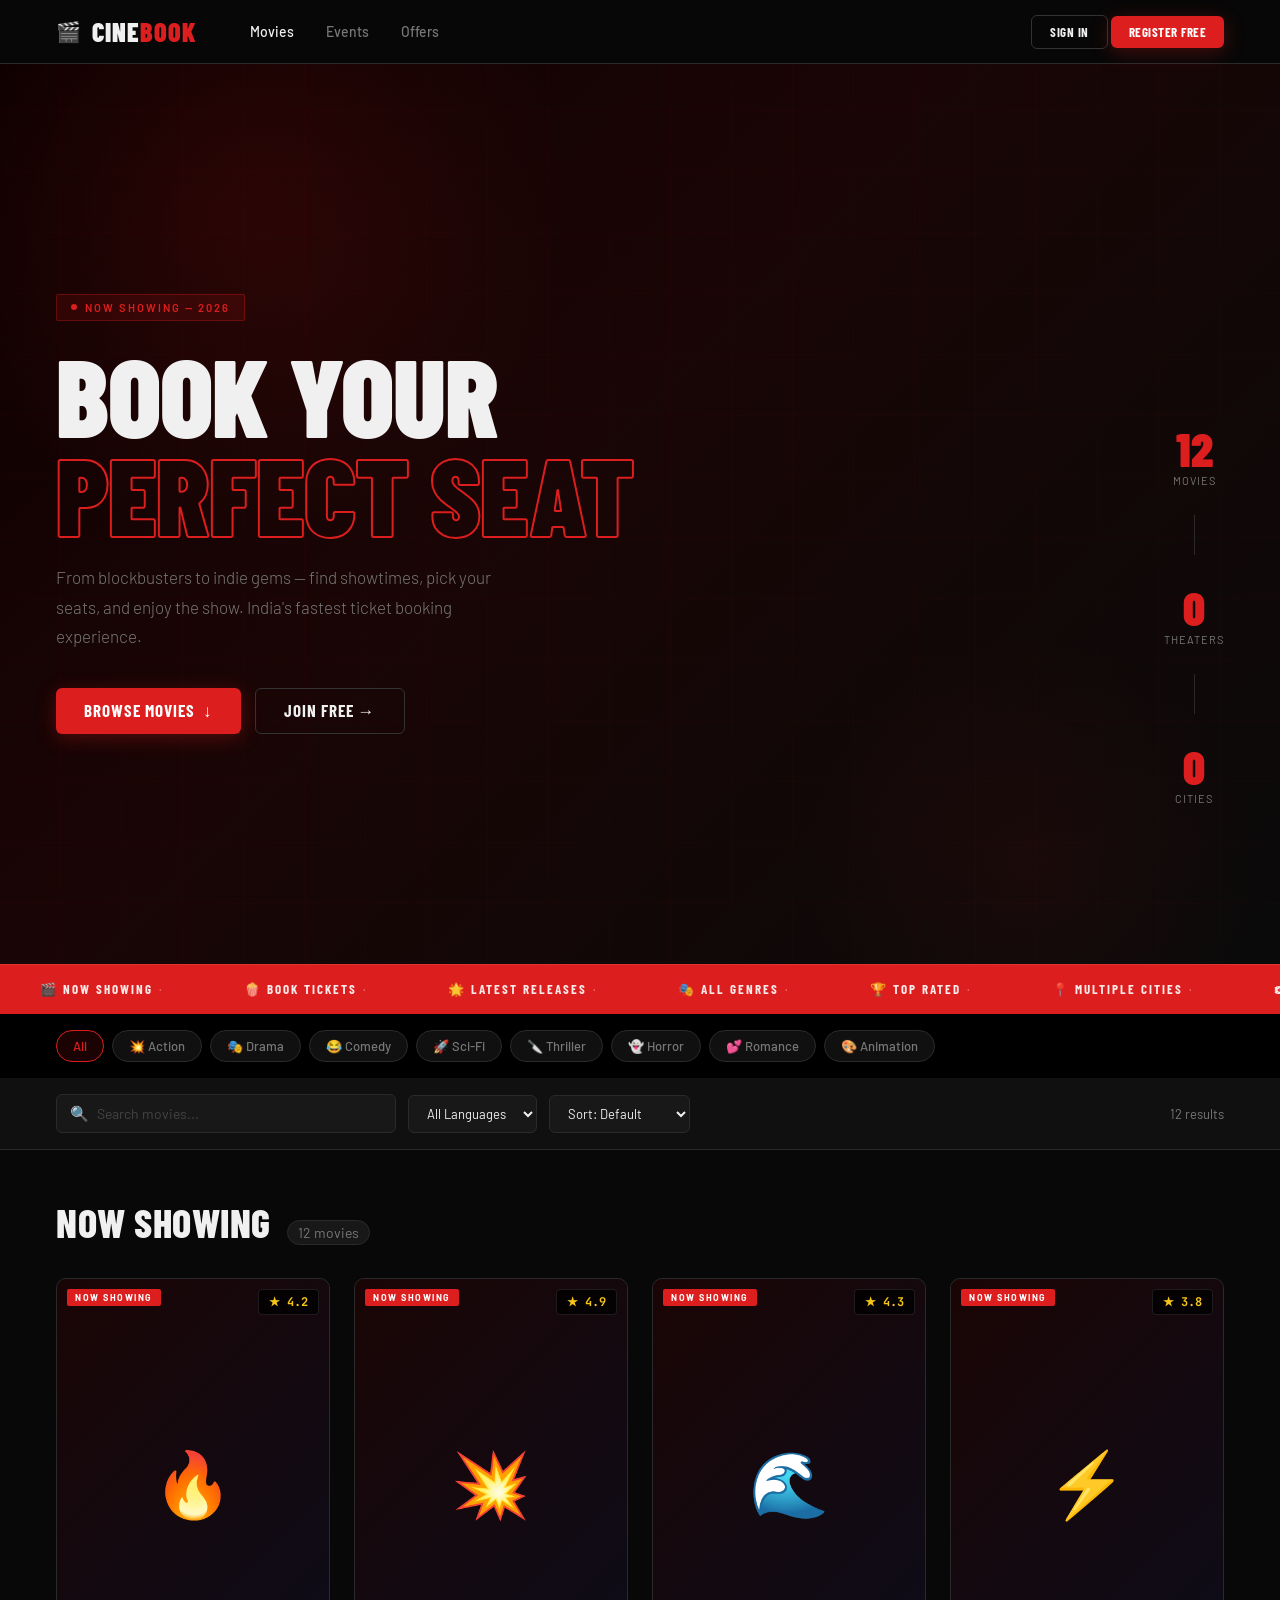
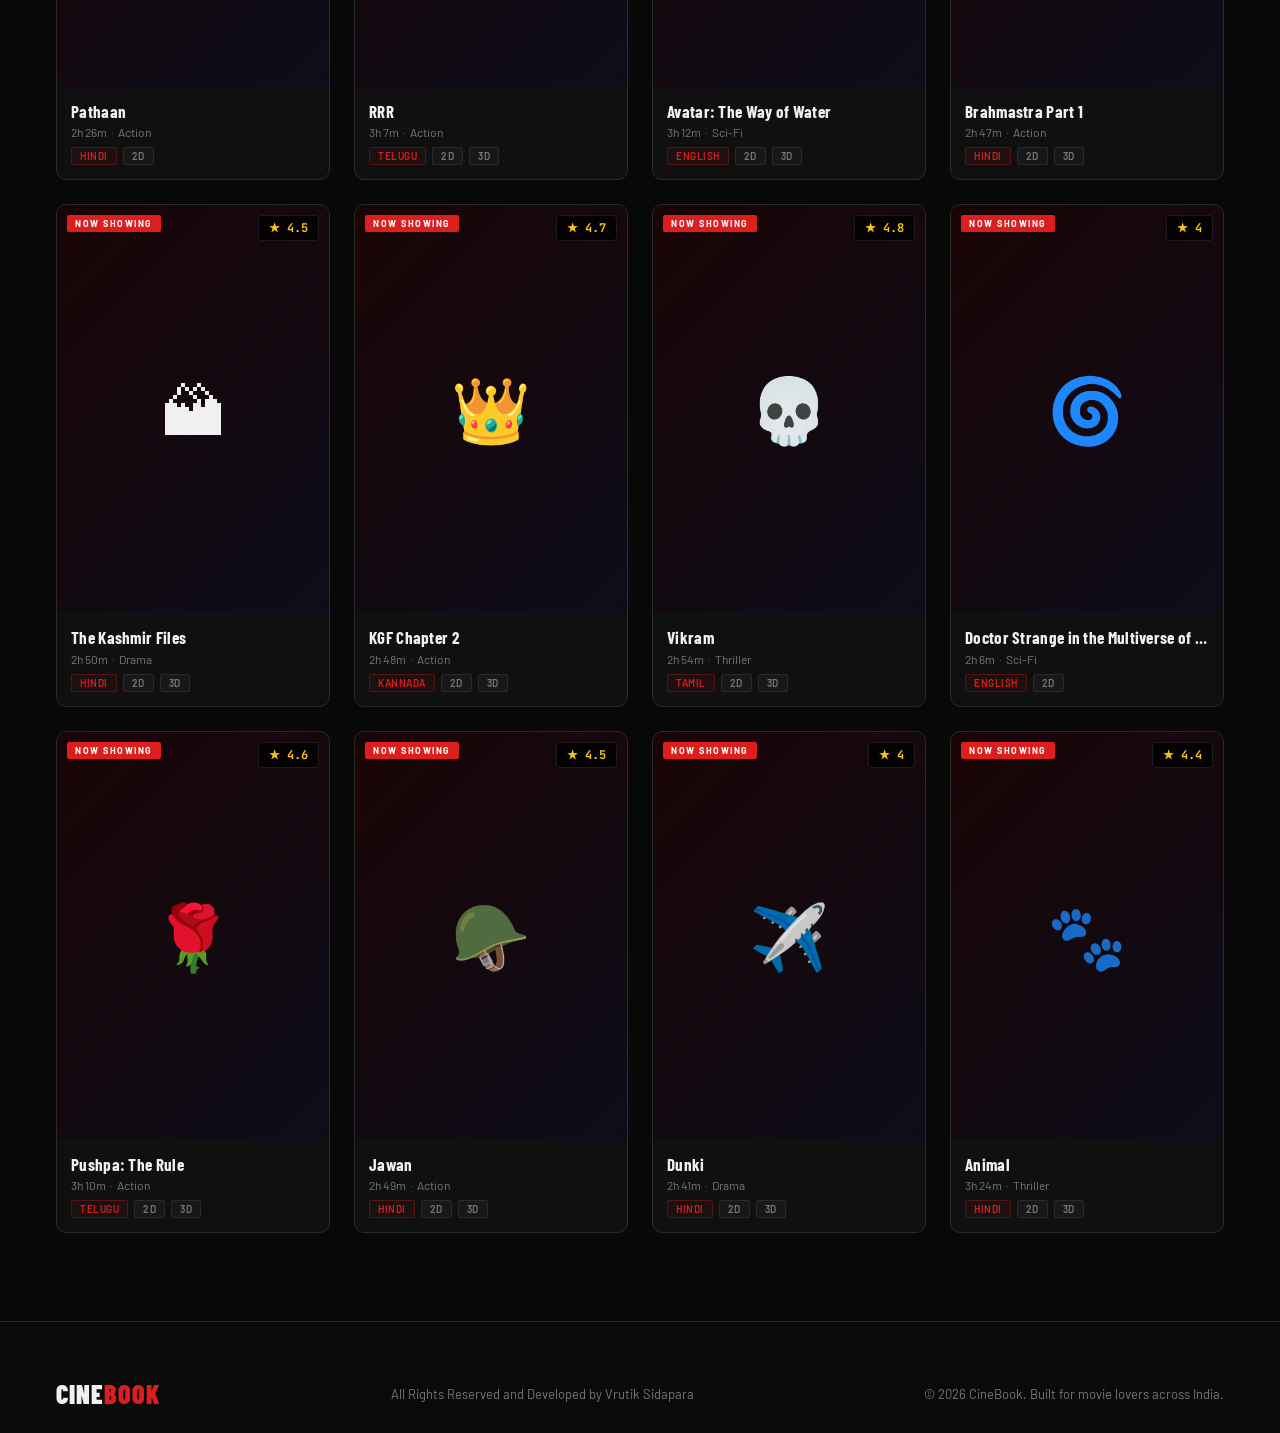
==== commit 5451af90: "fix: mobile navbar responsive" ====
--- a/index.html
+++ b/index.html
@@ -656,7 +656,6 @@
         }
       }
 
-      /* Mobile 768px */
       @media (max-width: 768px) {
         .hero-stats {
           display: none !important;
@@ -664,37 +663,24 @@
         .hero {
           padding: 80px 20px 60px !important;
         }
-      }
-
+        #idxCityWrap {
+          display: none !important;
+        }
+        #navRight .btn {
+          padding: 6px 10px !important;
+          font-size: 11px !important;
+          letter-spacing: 0 !important;
+        }
+        .nav-right {
+          flex-shrink: 0;
+          gap: 4px !important;
+          overflow: visible !important;
+        }
+      }
       /* Small Mobile 480px */
       @media (max-width: 480px) {
         .hero {
           padding: 80px 16px 50px !important;
-        }
-      }
-      @media (max-width: 768px) {
-        /* City select compact */
-        #idxCityWrap {
-          max-width: 80px !important;
-        }
-        #idxCitySelect {
-          width: 70px !important;
-          font-size: 10px !important;
-          padding: 5px 4px !important;
-        }
-
-        /* Sign In / Register compact */
-        #navRight .btn {
-          padding: 6px 10px !important;
-          font-size: 11px !important;
-          letter-spacing: 0 !important;
-        }
-
-        /* nav-right */
-        .nav-right {
-          flex-shrink: 0;
-          gap: 4px !important;
-          overflow: visible !important;
         }
       }
 
@@ -818,18 +804,17 @@
           <a class="nav-link" href="#" onclick="showComing()">Offers</a>
         </div>
       </div>
-      <div class="nav-right" id="navRight">
-        <!-- filled by JS -->
-      </div>
-      <!-- ✅ Hamburger button add કરો -->
-      <button
-        class="nav-hamburger"
-        id="hamburgerBtn"
-        onclick="toggleMobileMenu()"
-      >
-        <span></span><span></span><span></span>
-      </button>
-      <!-- ✅ Mobile dropdown menu -->
+      <div class="nav-right">
+        <div id="navRight"></div>
+        <button
+          class="nav-hamburger"
+          id="hamburgerBtn"
+          onclick="toggleMobileMenu()"
+        >
+          <span></span><span></span><span></span>
+        </button>
+      </div>
+      <!-- Mobile dropdown menu -->
       <div class="nav-mobile-menu" id="mobileMenu">
         <a class="nav-mobile-link active" href="index.html">🎬 Movies</a>
         <a class="nav-mobile-link" href="#" onclick="showComing()">🎭 Events</a>
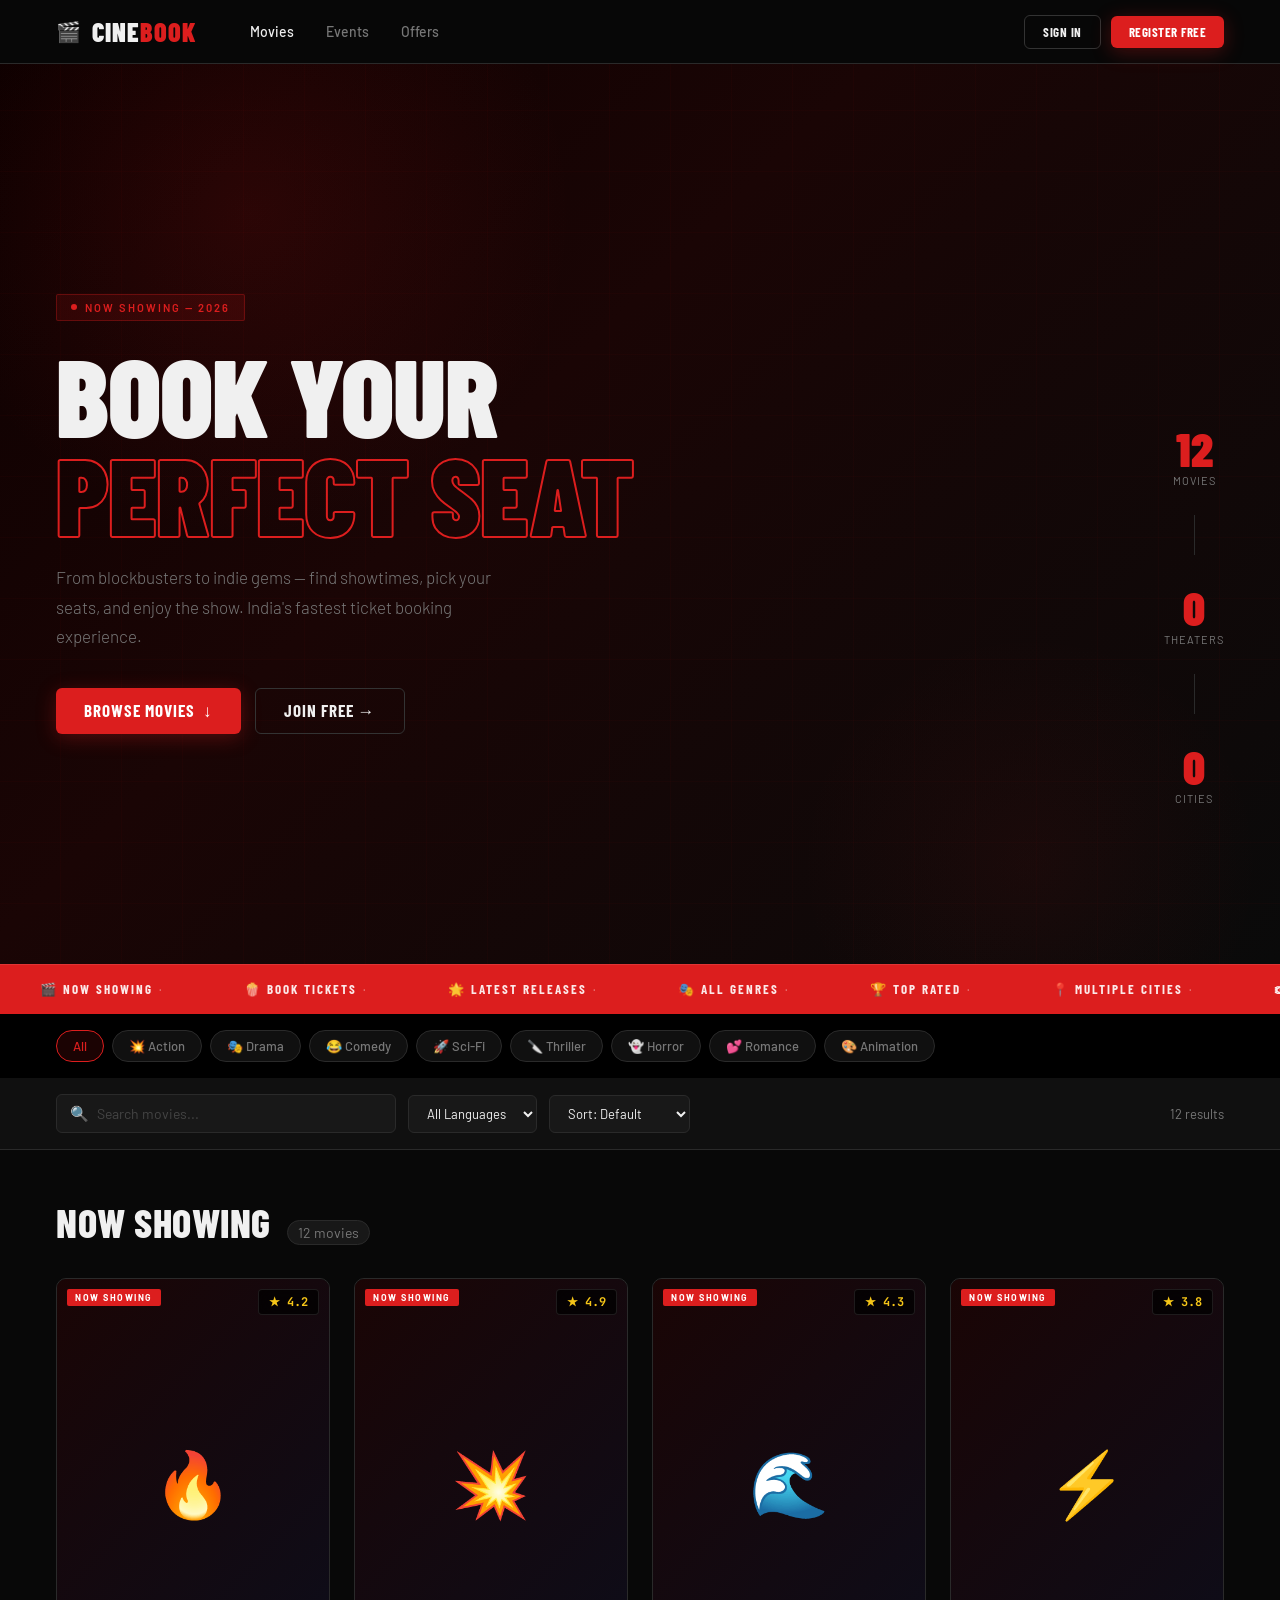
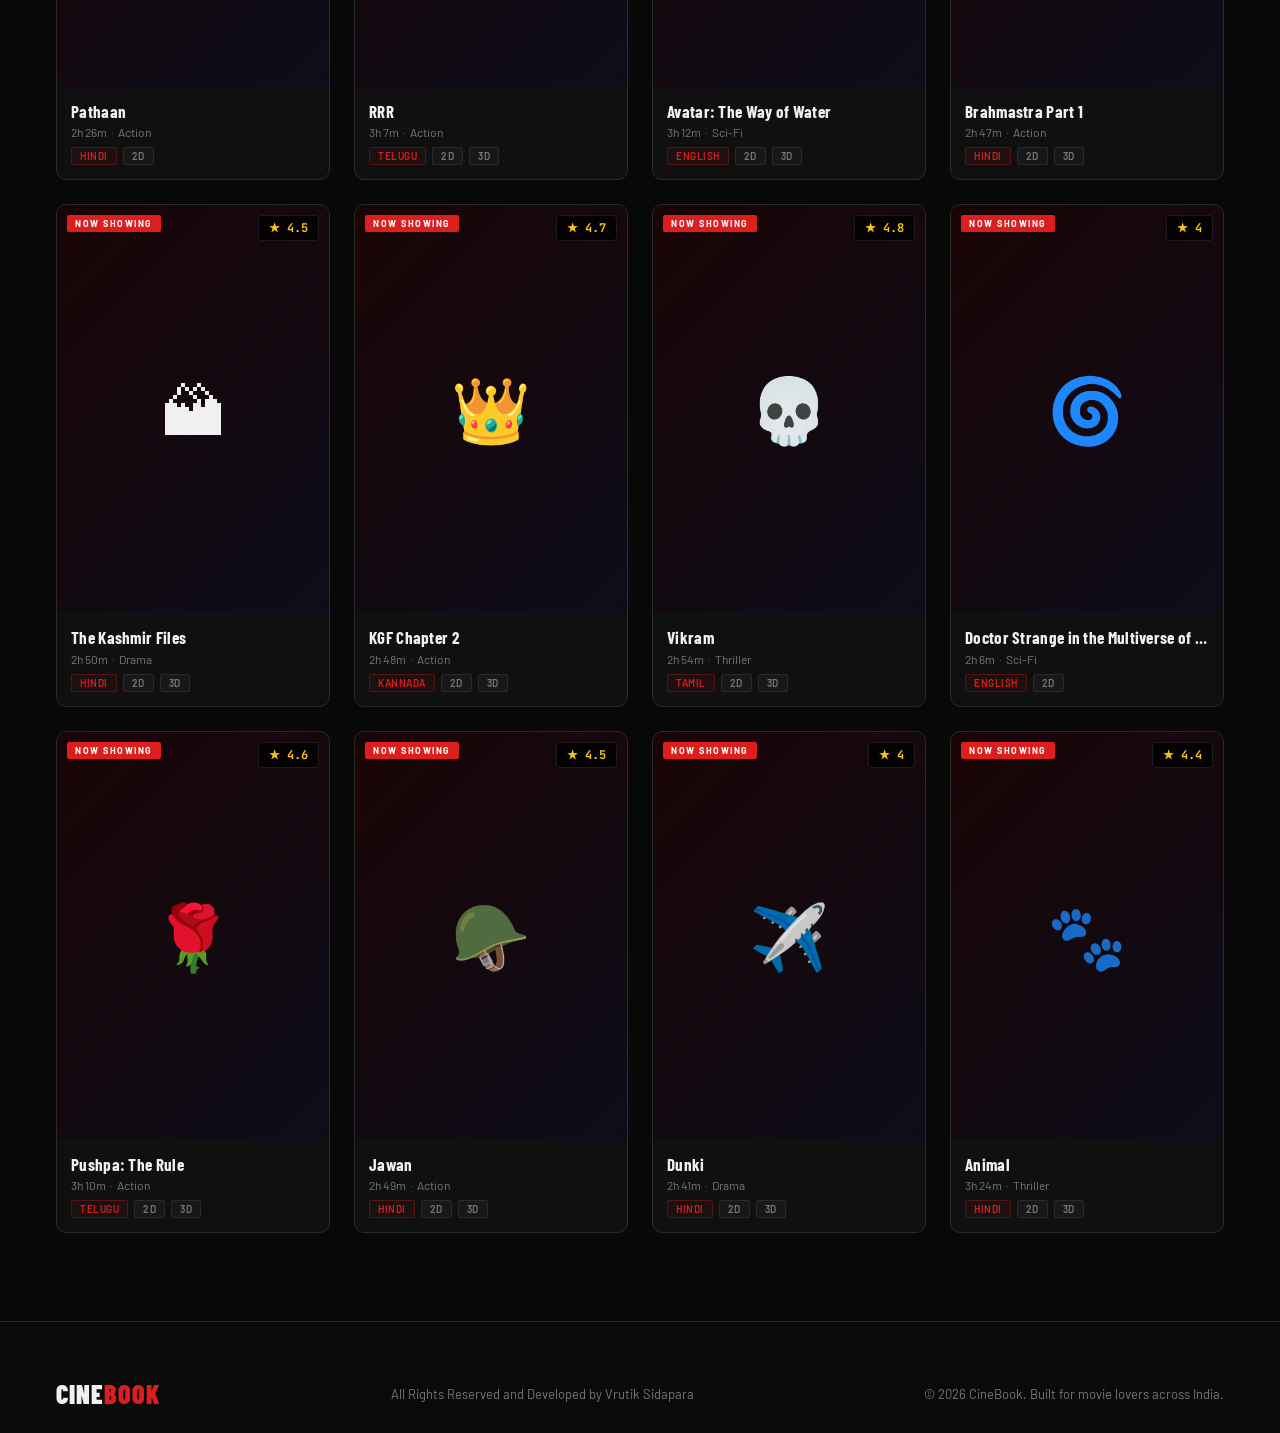
==== commit 40072a34: "fix: mobile navbar responsive" ====
--- a/index.html
+++ b/index.html
@@ -676,6 +676,10 @@
           gap: 4px !important;
           overflow: visible !important;
         }
+        .nav-hamburger {
+          margin-left: 0 !important; /* ← આ add કરો */
+          flex-shrink: 0 !important; /* ← આ add કરો */
+        }
       }
       /* Small Mobile 480px */
       @media (max-width: 480px) {
@@ -804,21 +808,20 @@
           <a class="nav-link" href="#" onclick="showComing()">Offers</a>
         </div>
       </div>
-      <div class="nav-right">
-        <div id="navRight"></div>
-        <button
-          class="nav-hamburger"
-          id="hamburgerBtn"
-          onclick="toggleMobileMenu()"
-        >
-          <span></span><span></span><span></span>
-        </button>
-      </div>
-      <!-- Mobile dropdown menu -->
+      <div class="nav-right" id="navRight">
+        <!-- filled by JS -->
+      </div>
+      <button
+        class="nav-hamburger"
+        id="hamburgerBtn"
+        onclick="toggleMobileMenu()"
+      >
+        <span></span><span></span><span></span>
+      </button>
       <div class="nav-mobile-menu" id="mobileMenu">
         <a class="nav-mobile-link active" href="index.html">🎬 Movies</a>
-        <a class="nav-mobile-link" href="#" onclick="showComing()">🎭 Events</a>
-        <a class="nav-mobile-link" href="#" onclick="showComing()">🎁 Offers</a>
+        <a class="nav-link" href="#" onclick="showComing()">🎭 Events</a>
+        <a class="nav-link" href="#" onclick="showComing()">🎁 Offers</a>
         <div class="nav-mobile-divider"></div>
         <div id="mobileAdminBtn"></div>
         <div id="mobileNavRight"></div>
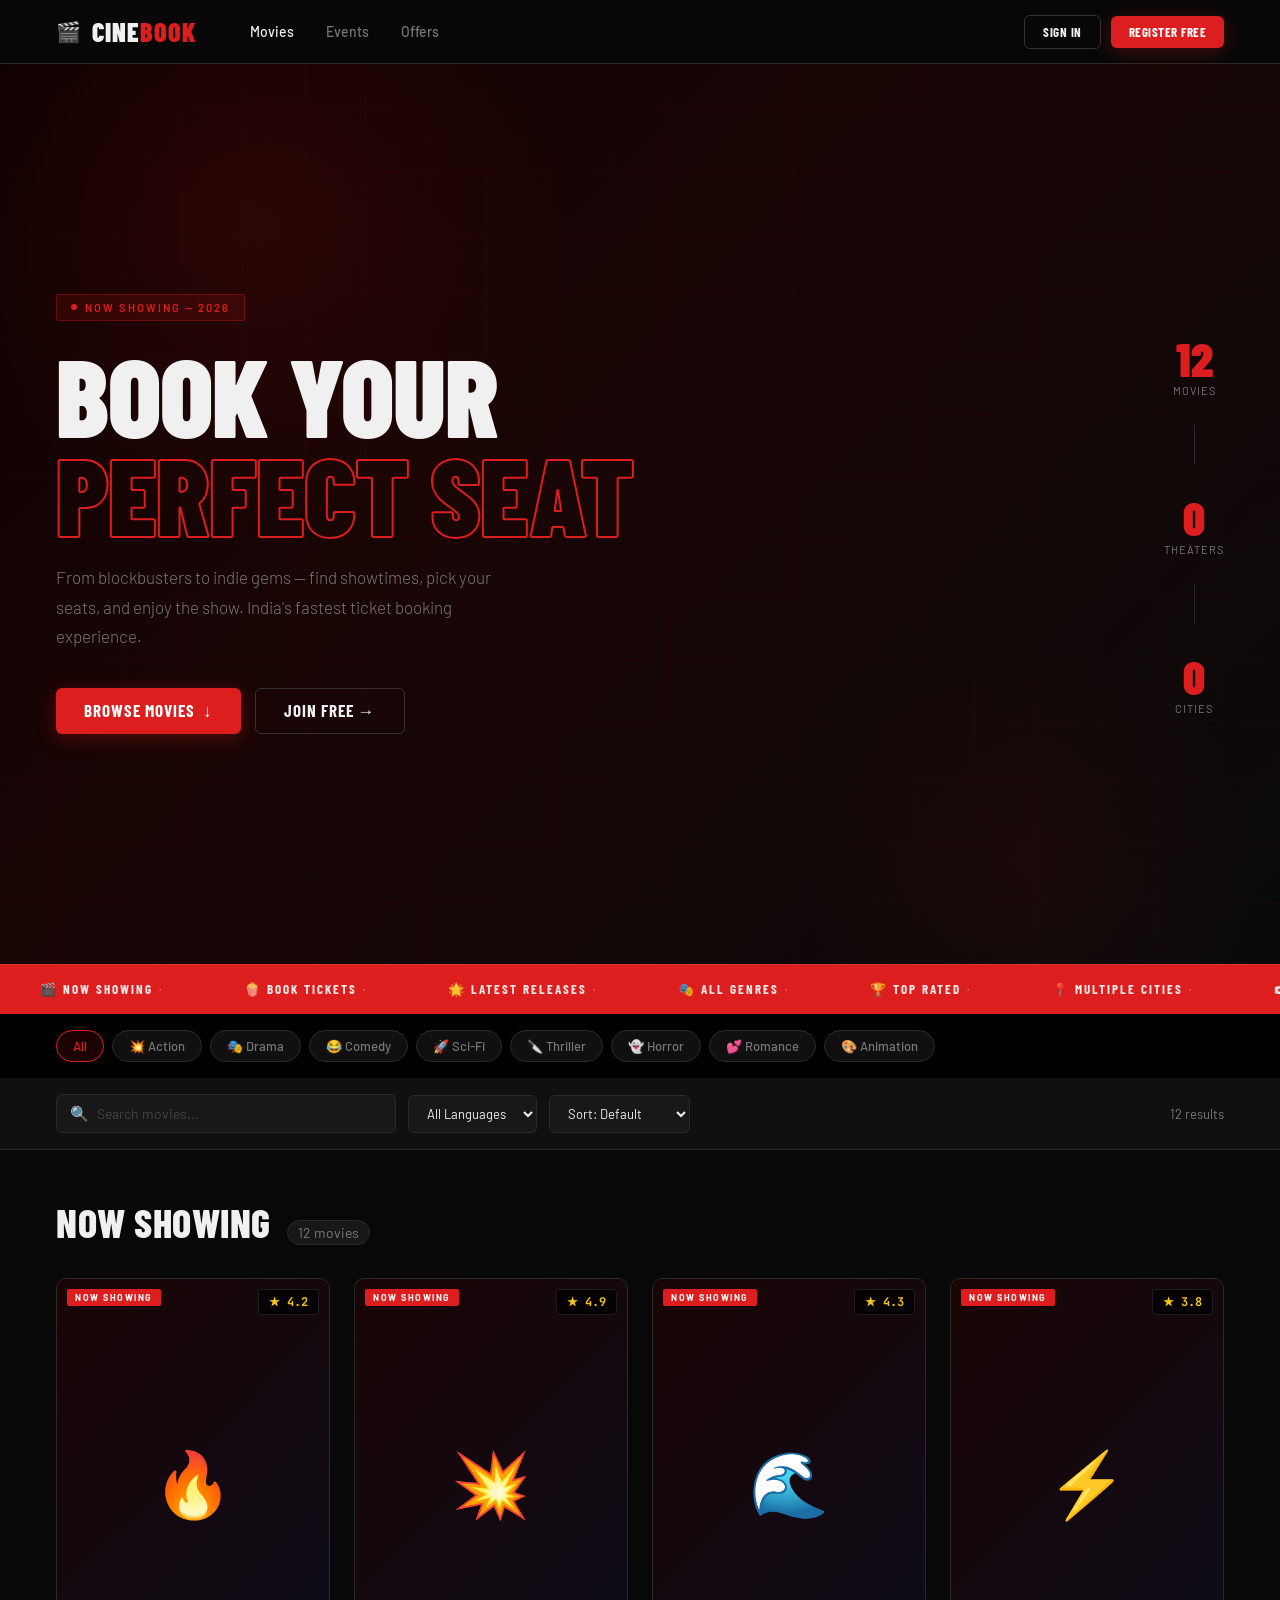
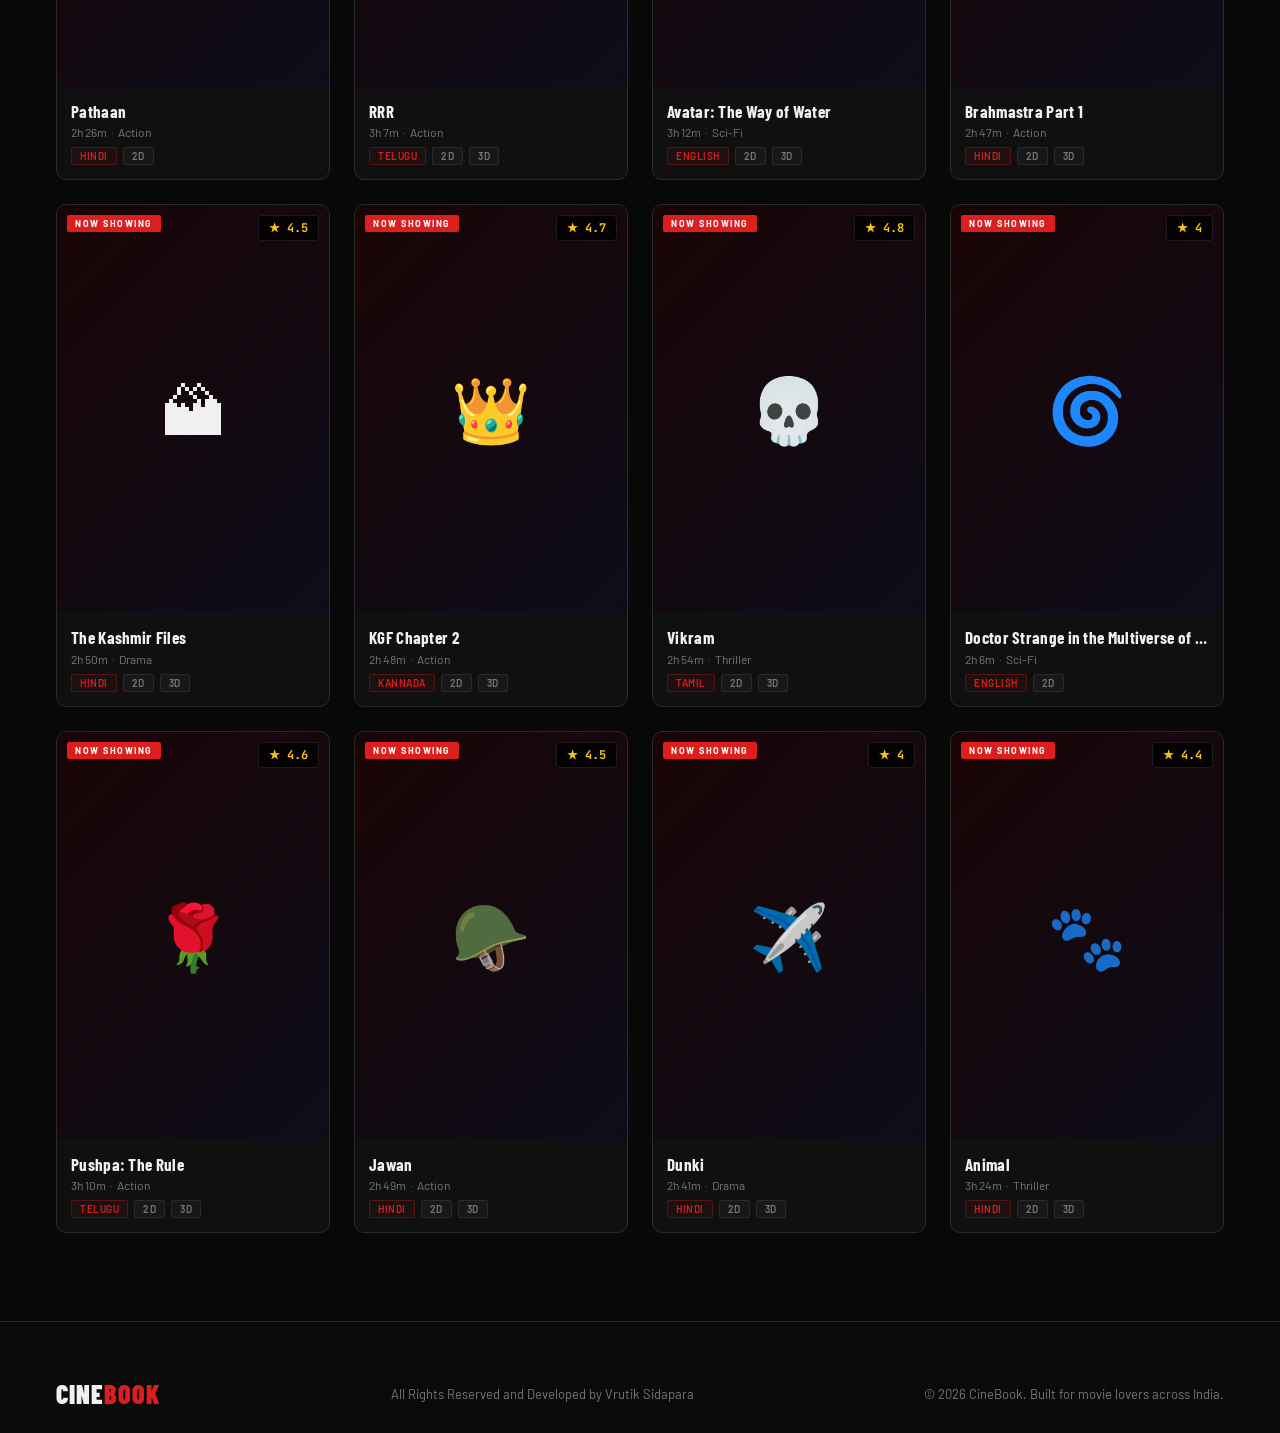
==== commit 9cfa4b67: "fix: index page padding" ====
--- a/index.html
+++ b/index.html
@@ -151,7 +151,7 @@
       .hero-stats {
         position: absolute;
         right: 56px;
-        top: 40%;
+        top: 30%;
         transform: translateY(-50%);
         display: flex;
         flex-direction: column;
@@ -663,9 +663,9 @@
         .hero {
           padding: 80px 20px 60px !important;
         }
-        #idxCityWrap {
+        /* #idxCityWrap {
           display: none !important;
-        }
+        } */
         #navRight .btn {
           padding: 6px 10px !important;
           font-size: 11px !important;
@@ -689,9 +689,9 @@
       }
 
       @media (max-width: 480px) {
-        #idxCityWrap {
-          display: none !important; /* city hide - hamburger menu ma already che */
-        }
+        /* #idxCityWrap {
+          display: none !important;
+        } */
         #navRight .btn {
           padding: 5px 8px !important;
           font-size: 10px !important;
@@ -1233,6 +1233,9 @@
               ${cityNames.map((c) => `<option value="${c}">${c}</option>`).join("")}
             </select>`;
           navRight.prepend(div);
+          // ✅ આ line add કરો
+          const isMobile = window.innerWidth < 448;
+          div.style.display = !isMobile || Auth.isLoggedIn() ? "flex" : "none";
         }
 
         // MOVIE COUNT
@@ -1382,6 +1385,24 @@
         }
       });
 
+      const _origRenderNav = renderNav;
+      window.renderNav = function () {
+        _origRenderNav();
+        const wrap = document.getElementById("idxCityWrap");
+        if (wrap) {
+          const isMobile = window.innerWidth < 448;
+          wrap.style.display = !isMobile || Auth.isLoggedIn() ? "flex" : "none";
+        }
+      };
+
+      window.addEventListener("resize", () => {
+        const wrap = document.getElementById("idxCityWrap");
+        if (wrap) {
+          const isMobile = window.innerWidth < 448;
+          wrap.style.display = !isMobile || Auth.isLoggedIn() ? "flex" : "none";
+        }
+      });
+
       // Init
       initShared();
       renderNav();
--- a/style.css
+++ b/style.css
@@ -427,6 +427,8 @@
   padding: 28px 24px;
   border: 1px solid var(--border);
   width: 35%;
+  min-width: 320px;
+  max-width: 95vw;
 }
 .modal-box.wide {
   max-width: 620px;
@@ -474,6 +476,7 @@
   font-weight: 800;
   letter-spacing: 0.5px;
   margin-bottom: 4px;
+  white-space: nowrap;
 }
 .modal-subtitle {
   font-size: 14px;
@@ -1091,7 +1094,6 @@
   }
 
   #idxCityWrap {
-    display: flex !important;
     flex-shrink: 1 !important;
     margin-right: 4px !important;
     max-width: 100px !important;
@@ -1333,7 +1335,7 @@
   .nav-right {
     display: flex;
     align-items: center;
-    gap: 8px;
+    /* gap: 8px; */
     flex-shrink: 0;
     overflow: hidden;
   }
@@ -1501,10 +1503,12 @@
   }
   .modal-box,
   .modal-box.wide {
-    padding: 18px 14px;
+    width: 92vw !important;
+    padding: 20px 16px;
   }
   .modal-title {
     font-size: 22px;
+    white-space: nowrap;
   }
   .table-header-bar {
     padding: 10px 10px;
